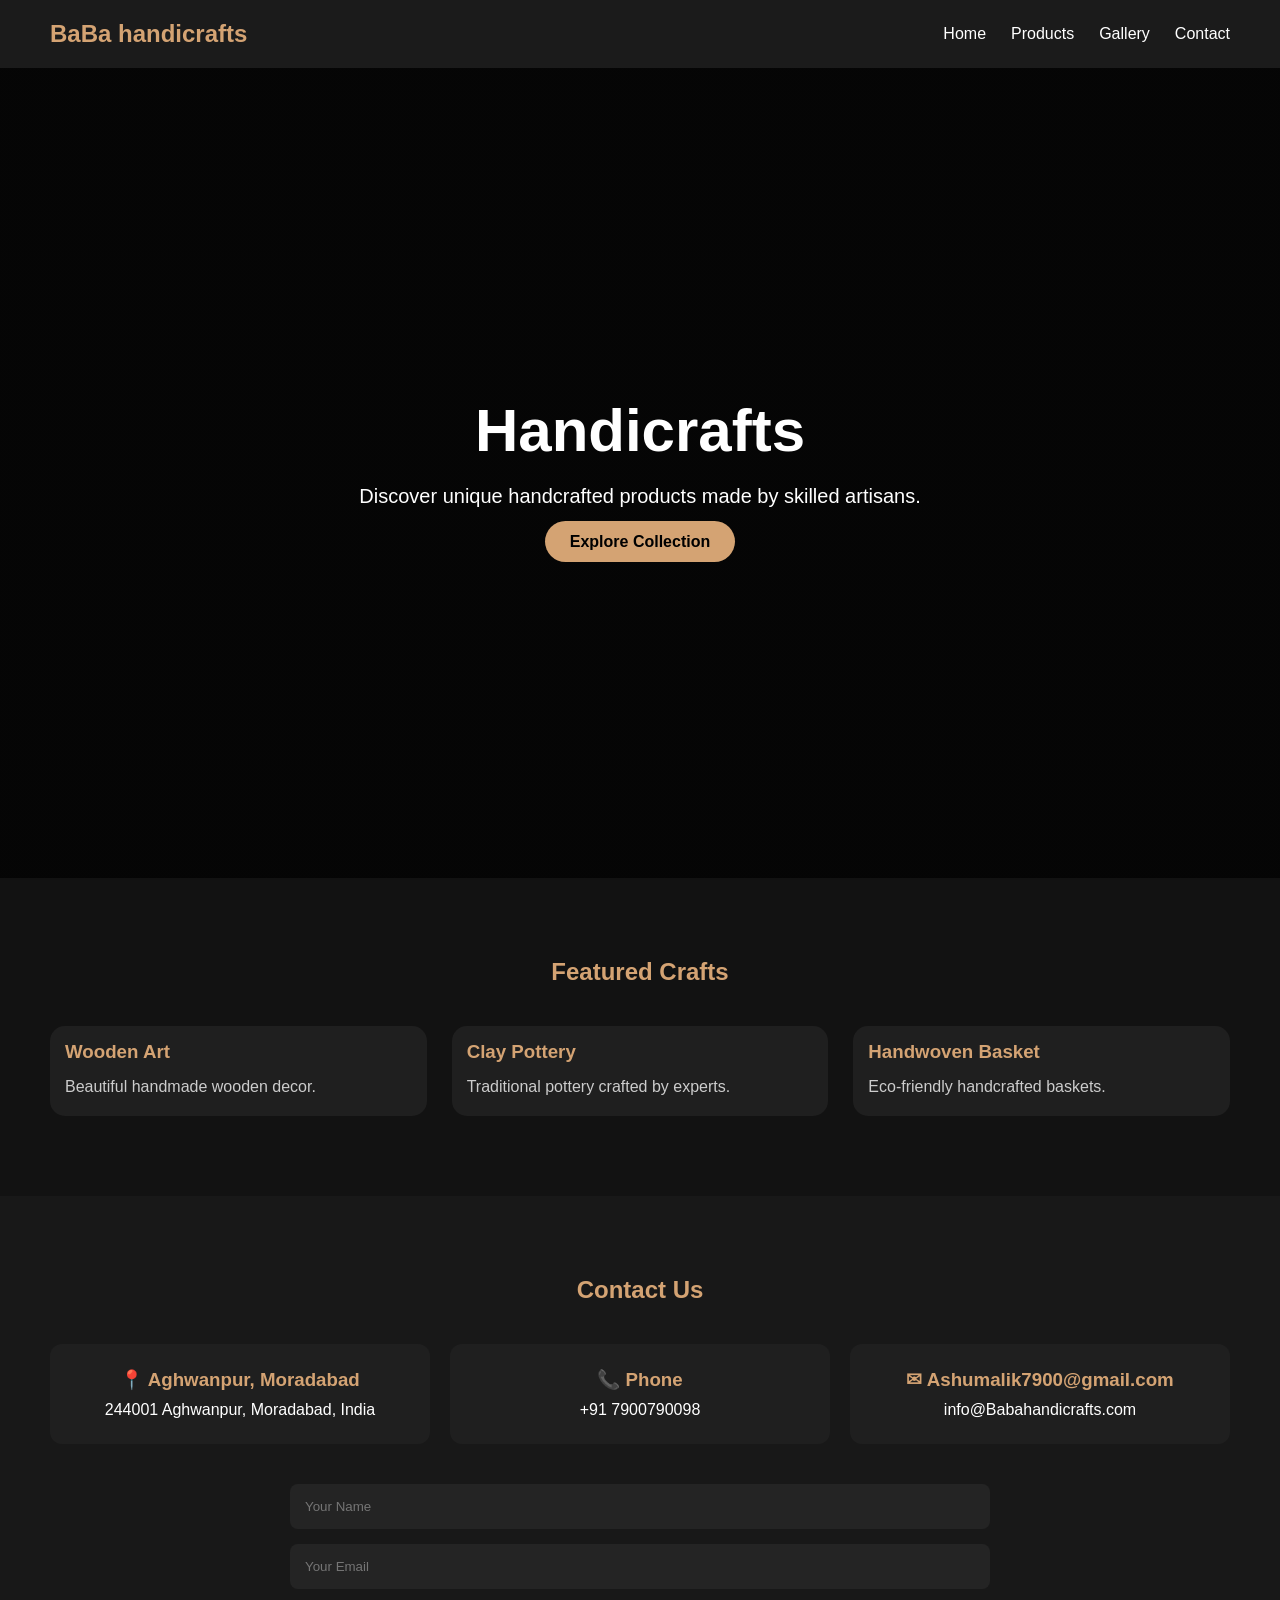
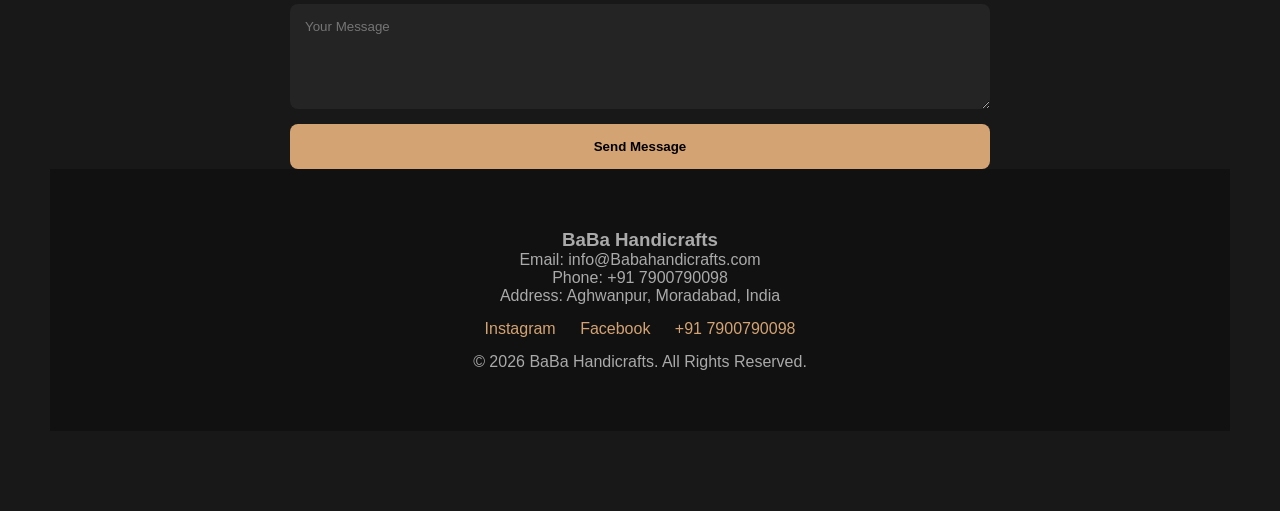
==== index.html @ 2f84387d "Add files via upload my website uploaded" ====
<!DOCTYPE html>
<html lang="hi">
<head>
    <meta charset="UTF-8">
    <meta name="viewport" content="width=device-width, initial-scale=1.0">
    <title>Handicraft Store</title>
    <link rel="stylesheet" href="style.css">
</head>
<body>

    <header>
        <nav>
            <h1>BaBa handicrafts</h1>
            <ul>
                <li><a href="#">Home</a></li>
                <li><a href="#">Products</a></li>
                <li><a href="#">Gallery</a></li>
                <li><a href="#">Contact</a></li>
            </ul>
        </nav>
    </header>

    <section class="hero">
        <div class="hero-content">
            <h2>Handicrafts</h2>
            <p>Discover unique handcrafted products made by skilled artisans.</p>
            <a href="#" class="btn">Explore Collection</a>
        </div>
    </section>

    <section class="products">
        <h2>Featured Crafts</h2>

        <div class="product-grid">
            <div class="card">
                <img src="https://via.placeholder.com/300x200" alt="">
                <h3>Wooden Art</h3>
                <p>Beautiful handmade wooden decor.</p>
            </div>

            <div class="card">
                <img src="https://via.placeholder.com/300x200" alt="">
                <h3>Clay Pottery</h3>
                <p>Traditional pottery crafted by experts.</p>
            </div>

            <div class="card">
                <img src="https://via.placeholder.com/300x200" alt="">
                <h3>Handwoven Basket</h3>
                <p>Eco-friendly handcrafted baskets.</p>
            </div>
        </div>
    </section><section class="contact">
    <h2>Contact Us</h2>

    <div class="contact-info">
        <div class="info-box">
            <h3>📍 Aghwanpur, Moradabad</h3>
            <p>244001 Aghwanpur, Moradabad, India</p>
        </div>

        <div class="info-box">
            <h3>📞 Phone</h3>
            <p>+91 7900790098</p>
        </div>

        <div class="info-box">
            <h3>✉ Ashumalik7900@gmail.com</h3>
            <p>info@Babahandicrafts.com</p>
        </div>
    </div>

    <form class="contact-form">
        <input type="text" placeholder="Your Name" required>
        <input type="email" placeholder="Your Email" required>
        <textarea placeholder="Your Message" rows="5" required></textarea>
        <button type="submit">Send Message</button>
    </form>

    <footer>
        <footer>
    <div class="footer-content">
        <h3>BaBa Handicrafts</h3>

        <p>Email: info@Babahandicrafts.com</p>
        <p>Phone: +91 7900790098</p>
        <p>Address: Aghwanpur, Moradabad, India</p>

        <div class="social-links">
            <a href="#">Instagram</a>
            <a href="#">Facebook</a>
            <a href="#">+91 7900790098</a>
        </div>

        <p class="copyright">
            © 2026 BaBa Handicrafts. All Rights Reserved.
        </p>
    </div>
</footer>

</body>
</html>
---- style.css ----
*{
    margin:0;
    padding:0;
    box-sizing:border-box;
    font-family:Arial, sans-serif;
}

body{
    background:#121212;
    color:#fff;
}

header{
    background:#1b1b1b;
    padding:20px 50px;
    position:sticky;
    top:0;
}

nav{
    display:flex;
    justify-content:space-between;
    align-items:center;
}

nav h1{
    color:#d4a373;
}

nav ul{
    list-style:none;
    display:flex;
    gap:25px;
}

nav a{
    color:white;
    text-decoration:none;
    transition:.3s;
}

nav a:hover{
    color:#d4a373;
}

.hero{
    height:90vh;
    display:flex;
    justify-content:center;
    align-items:center;
    text-align:center;
    background:linear-gradient(
        rgba(0,0,0,0.7),
        rgba(0,0,0,0.7)
    ),
    url('https://images.unsplash.com/photo-1517048676732-d65bc937f952?w=1600');
    background-size:cover;
    background-position:center;
}

.hero-content h2{
    font-size:60px;
    margin-bottom:20px;
}

.hero-content p{
    font-size:20px;
    margin-bottom:25px;
}

.btn{
    background:#d4a373;
    color:#000;
    padding:12px 25px;
    text-decoration:none;
    border-radius:30px;
    font-weight:bold;
}

.products{
    padding:80px 50px;
}

.products h2{
    text-align:center;
    margin-bottom:40px;
    color:#d4a373;
}

.product-grid{
    display:grid;
    grid-template-columns:repeat(auto-fit,minmax(280px,1fr));
    gap:25px;
}

.card{
    background:#1f1f1f;
    border-radius:15px;
    overflow:hidden;
    transition:.3s;
}

.card:hover{
    transform:translateY(-8px);
}

.card img{
    width:100%;
    display:block;
}

.card h3{
    padding:15px;
    color:#d4a373;
}

.card p{
    padding:0 15px 20px;
    color:#ccc;
}

footer{
    text-align:center;
    padding:20px;
    background:#1b1b1b;
    color:#aaa;
}

.contact{
    padding:80px 50px;
    background:#181818;
}

.contact h2{
    text-align:center;
    color:#d4a373;
    margin-bottom:40px;
}

.contact-info{
    display:grid;
    grid-template-columns:repeat(auto-fit,minmax(250px,1fr));
    gap:20px;
    margin-bottom:40px;
}

.info-box{
    background:#1f1f1f;
    padding:25px;
    border-radius:12px;
    text-align:center;
}

.info-box h3{
    color:#d4a373;
    margin-bottom:10px;
}

.contact-form{
    max-width:700px;
    margin:auto;
    display:flex;
    flex-direction:column;
    gap:15px;
}

.contact-form input,
.contact-form textarea{
    padding:15px;
    border:none;
    border-radius:8px;
    background:#242424;
    color:white;
}

.contact-form button{
    padding:15px;
    background:#d4a373;
    border:none;
    border-radius:8px;
    font-weight:bold;
    cursor:pointer;
}

.contact-form button:hover{
    opacity:0.9;
}

footer{
    background:#111;
    padding:30px;
    text-align:center;
}

.social-links{
    margin:15px 0;
}

.social-links a{
    color:#d4a373;
    text-decoration:none;
    margin:0 10px;
}

.social-links a:hover{
    color:white;
}
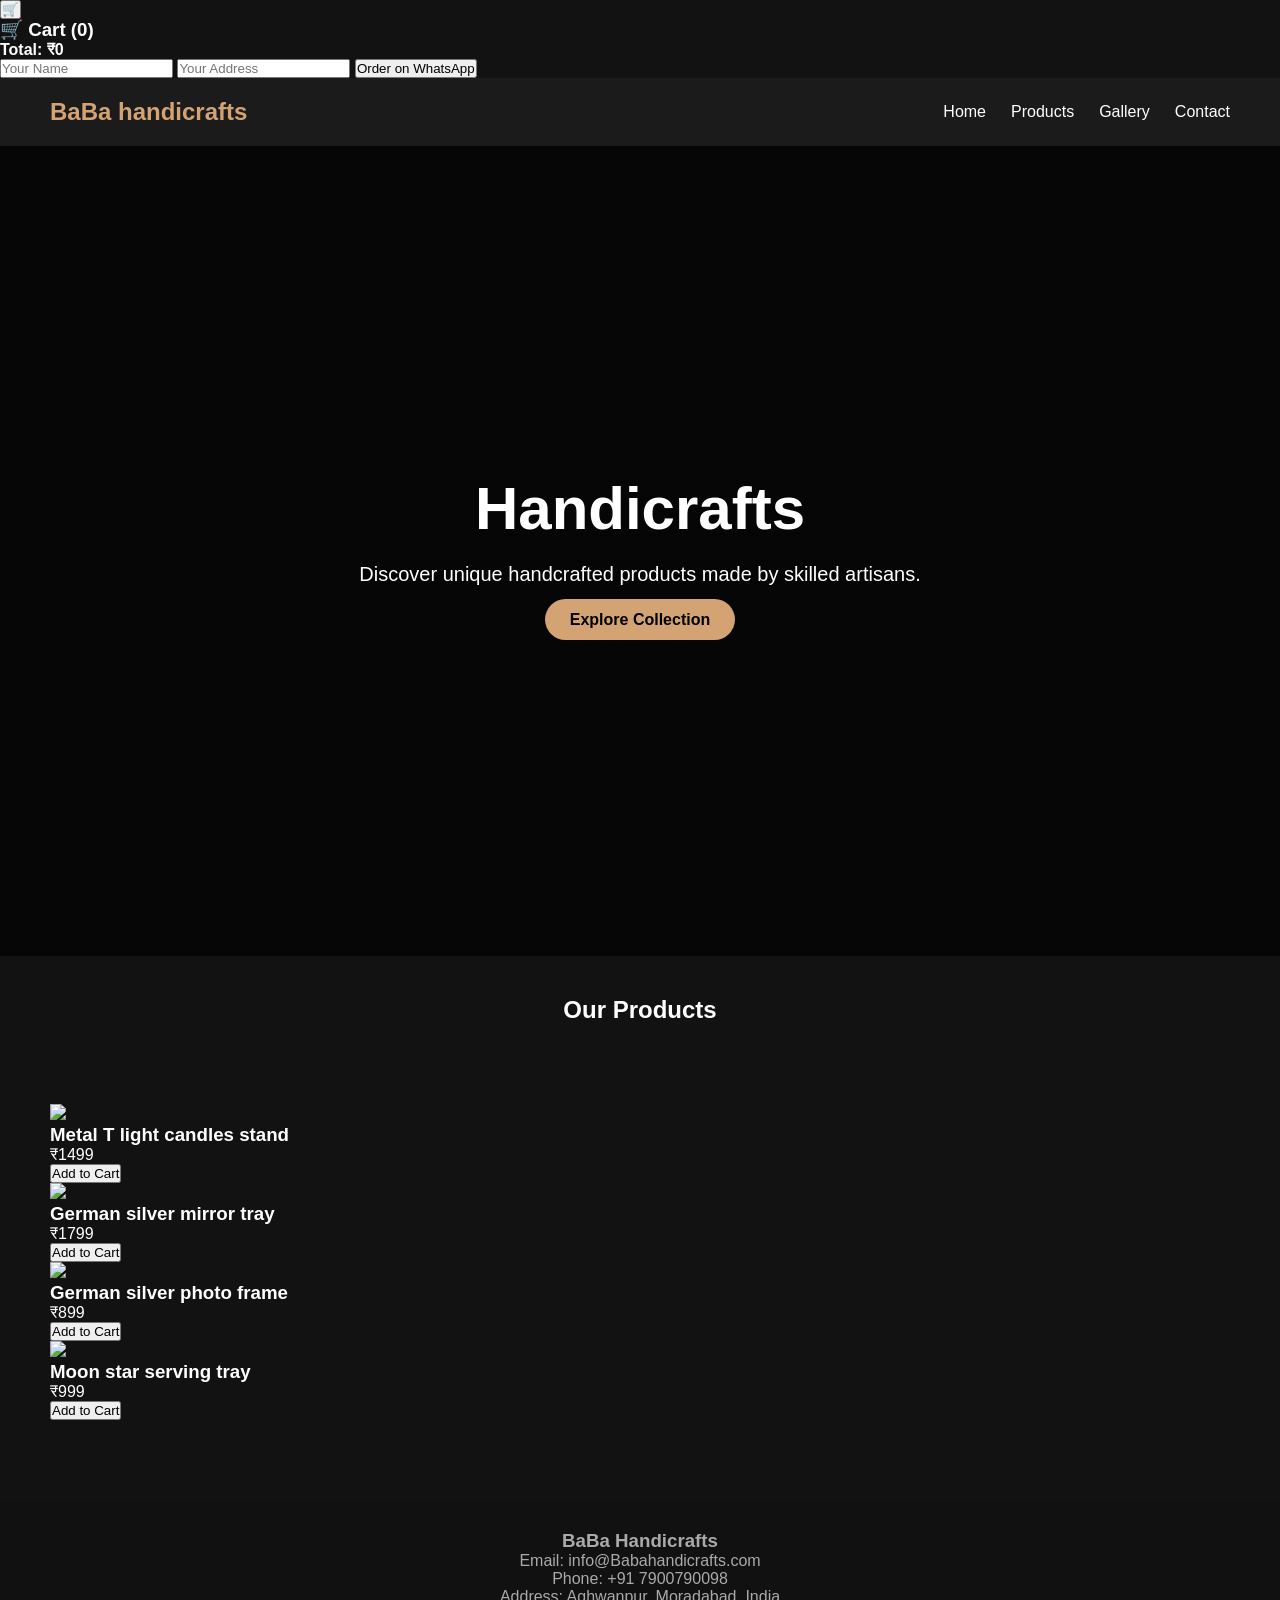
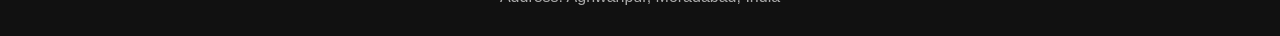
==== commit 74680da1: "Refactor index.html to add cart functionality" ====
--- a/index.html
+++ b/index.html
@@ -6,97 +6,186 @@
     <title>Handicraft Store</title>
     <link rel="stylesheet" href="style.css">
 </head>
+
 <body>
 
-    <header>
-        <nav>
-            <h1>BaBa handicrafts</h1>
-            <ul>
-                <li><a href="#">Home</a></li>
-                <li><a href="#">Products</a></li>
-                <li><a href="#">Gallery</a></li>
-                <li><a href="#">Contact</a></li>
-            </ul>
-        </nav>
-    </header>
+<button class="cart-toggle" onclick="toggleCart()">🛒</button>
 
-    <section class="hero">
-        <div class="hero-content">
-            <h2>Handicrafts</h2>
-            <p>Discover unique handcrafted products made by skilled artisans.</p>
-            <a href="#" class="btn">Explore Collection</a>
-        </div>
-    </section>
+<!-- CART -->
+<div class="cart-box">
+    <h3>🛒 Cart (<span id="cart-count">0</span>)</h3>
 
-    <section class="products">
-        <h2>Featured Crafts</h2>
+    <div id="cart-items"></div>
 
-        <div class="product-grid">
-            <div class="card">
-                <img src="https://via.placeholder.com/300x200" alt="">
-                <h3>Wooden Art</h3>
-                <p>Beautiful handmade wooden decor.</p>
-            </div>
+    <p><b>Total: ₹<span id="cart-total">0</span></b></p>
 
-            <div class="card">
-                <img src="https://via.placeholder.com/300x200" alt="">
-                <h3>Clay Pottery</h3>
-                <p>Traditional pottery crafted by experts.</p>
-            </div>
+    <input type="text" id="cust-name" placeholder="Your Name">
+    <input type="text" id="cust-address" placeholder="Your Address">
 
-            <div class="card">
-                <img src="https://via.placeholder.com/300x200" alt="">
-                <h3>Handwoven Basket</h3>
-                <p>Eco-friendly handcrafted baskets.</p>
-            </div>
-        </div>
-    </section><section class="contact">
-    <h2>Contact Us</h2>
+    <button onclick="sendWhatsApp()">Order on WhatsApp</button>
+</div>
 
-    <div class="contact-info">
-        <div class="info-box">
-            <h3>📍 Aghwanpur, Moradabad</h3>
-            <p>244001 Aghwanpur, Moradabad, India</p>
-        </div>
+<header>
+    <nav>
+        <h1>BaBa handicrafts</h1>
+        <span id="user-name"></span>
 
-        <div class="info-box">
-            <h3>📞 Phone</h3>
-            <p>+91 7900790098</p>
-        </div>
+        <ul>
+            <li><a href="#">Home</a></li>
+            <li><a href="#">Products</a></li>
+            <li><a href="#">Gallery</a></li>
+            <li><a href="#">Contact</a></li>
+        </ul>
+    </nav>
+</header>
 
-        <div class="info-box">
-            <h3>✉ Ashumalik7900@gmail.com</h3>
-            <p>info@Babahandicrafts.com</p>
-        </div>
+<section class="hero">
+    <div class="hero-content">
+        <h2>Handicrafts</h2>
+        <p>Discover unique handcrafted products made by skilled artisans.</p>
+        <a href="#" class="btn">Explore Collection</a>
+    </div>
+</section>
+
+<h2 style="text-align:center; margin-top:40px;">Our Products</h2>
+
+<div class="products">
+
+    <div class="product-card">
+        <img src="product1.jpg">
+        <h3>Metal T light candles stand</h3>
+        <p>₹1499</p>
+        <button onclick="addToCart('Metal T light candles stand',1499,'product1.jpg')">Add to Cart</button>
     </div>
 
-    <form class="contact-form">
-        <input type="text" placeholder="Your Name" required>
-        <input type="email" placeholder="Your Email" required>
-        <textarea placeholder="Your Message" rows="5" required></textarea>
-        <button type="submit">Send Message</button>
-    </form>
+    <div class="product-card">
+        <img src="product2.jpg">
+        <h3>German silver mirror tray</h3>
+        <p>₹1799</p>
+        <button onclick="addToCart('German silver mirror tray',1799,'product2.jpg')">Add to Cart</button>
+    </div>
 
-    <footer>
-        <footer>
+    <div class="product-card">
+        <img src="product3.jpg">
+        <h3>German silver photo frame</h3>
+        <p>₹899</p>
+        <button onclick="addToCart('German silver photo frame',899,'product3.jpg')">Add to Cart</button>
+    </div>
+
+    <div class="product-card">
+        <img src="product4.jpg">
+        <h3>Moon star serving tray</h3>
+        <p>₹999</p>
+        <button onclick="addToCart('Moon star serving tray',999,'product4.jpg')">Add to Cart</button>
+    </div>
+
+</div>
+
+<footer>
     <div class="footer-content">
         <h3>BaBa Handicrafts</h3>
-
         <p>Email: info@Babahandicrafts.com</p>
         <p>Phone: +91 7900790098</p>
         <p>Address: Aghwanpur, Moradabad, India</p>
-
-        <div class="social-links">
-            <a href="#">Instagram</a>
-            <a href="#">Facebook</a>
-            <a href="#">+91 7900790098</a>
-        </div>
-
-        <p class="copyright">
-            © 2026 BaBa Handicrafts. All Rights Reserved.
-        </p>
     </div>
 </footer>
 
+<script>
+let cart = JSON.parse(localStorage.getItem("cart")) || [];
+
+function updateCart(){
+    document.getElementById("cart-count").innerText =
+        cart.reduce((sum,item)=>sum + item.qty,0);
+
+    let cartItems = document.getElementById("cart-items");
+    cartItems.innerHTML = "";
+
+    let total = 0;
+
+    cart.forEach((item, index)=>{
+        total += item.price * item.qty;
+
+        cartItems.innerHTML += `
+        <div style="display:flex; gap:10px; margin:10px 0;">
+            <img src="${item.img}" width="50">
+            <div>
+                ${item.name}<br>
+                ₹${item.price} × ${item.qty}<br>
+
+                <button onclick="decreaseQty(${index})">➖</button>
+                <button onclick="increaseQty(${index})">➕</button>
+                <button onclick="removeItem(${index})">❌</button>
+            </div>
+        </div>`;
+    });
+
+    document.getElementById("cart-total").innerText = total;
+    localStorage.setItem("cart", JSON.stringify(cart));
+}
+
+function addToCart(name, price, img){
+    let existing = cart.find(item => item.name === name);
+
+    if(existing){
+        existing.qty++;
+    } else {
+        cart.push({name, price, img, qty:1});
+    }
+
+    updateCart();
+}
+
+function increaseQty(i){
+    cart[i].qty++;
+    updateCart();
+}
+
+function decreaseQty(i){
+    cart[i].qty--;
+    if(cart[i].qty <= 0) cart.splice(i,1);
+    updateCart();
+}
+
+function removeItem(i){
+    cart.splice(i,1);
+    updateCart();
+}
+
+function sendWhatsApp(){
+    if(cart.length === 0){
+        alert("Cart is empty");
+        return;
+    }
+
+    let name = document.getElementById("cust-name").value;
+    let address = document.getElementById("cust-address").value;
+
+    if(name === "" || address === ""){
+        alert("Please enter name & address");
+        return;
+    }
+
+    let message = `Hello, I want to order:%0AName: ${name}%0AAddress: ${address}%0A%0A`;
+
+    cart.forEach((item, index)=>{
+        message += `${index+1}. ${item.name} - ₹${item.price} × ${item.qty}%0A`;
+    });
+
+    let total = cart.reduce((sum,item)=>sum + (item.price * item.qty),0);
+    message += `%0ATotal: ₹${total}`;
+
+    let phone = "917900790098";
+    let url = `https://wa.me/${phone}?text=${message}`;
+
+    window.open(url, "_blank");
+}
+
+function toggleCart(){
+    document.querySelector(".cart-box").classList.toggle("active");
+}
+
+updateCart();
+</script>
+
 </body>
-</html>+</html>
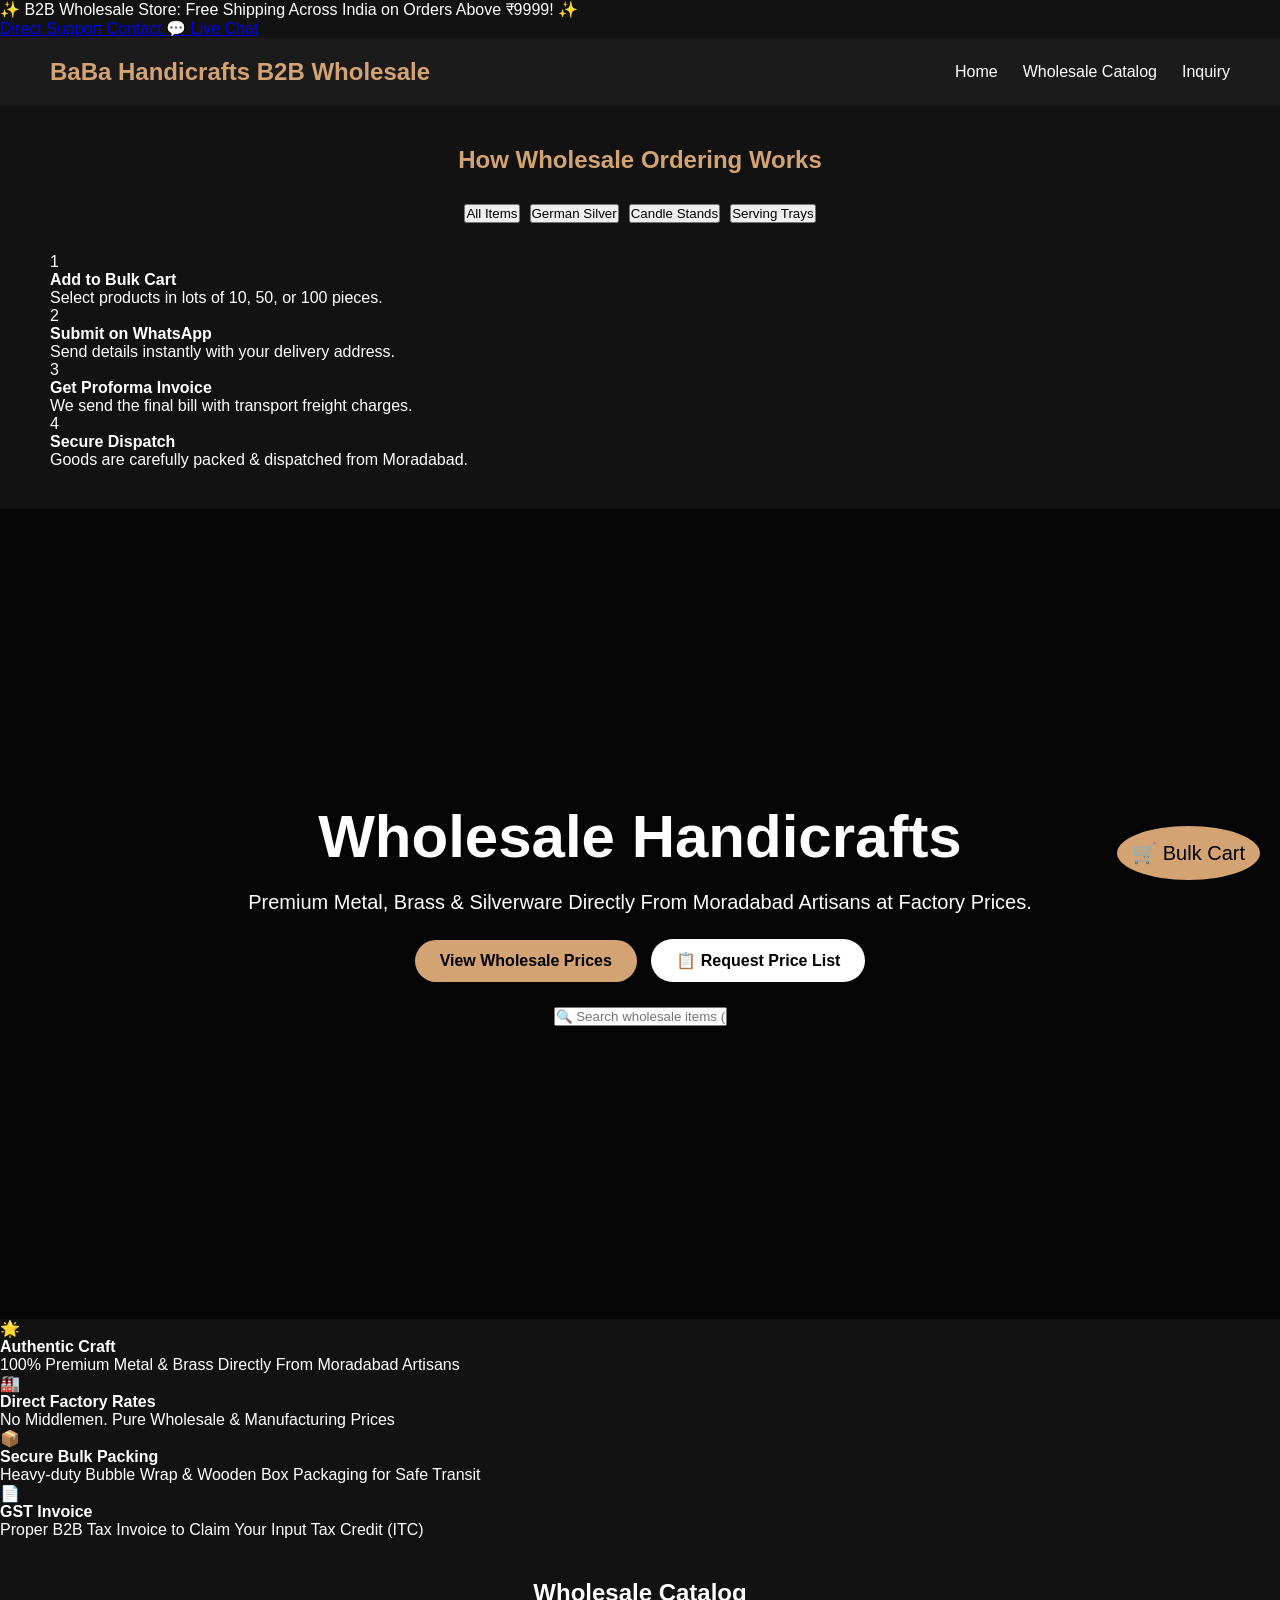
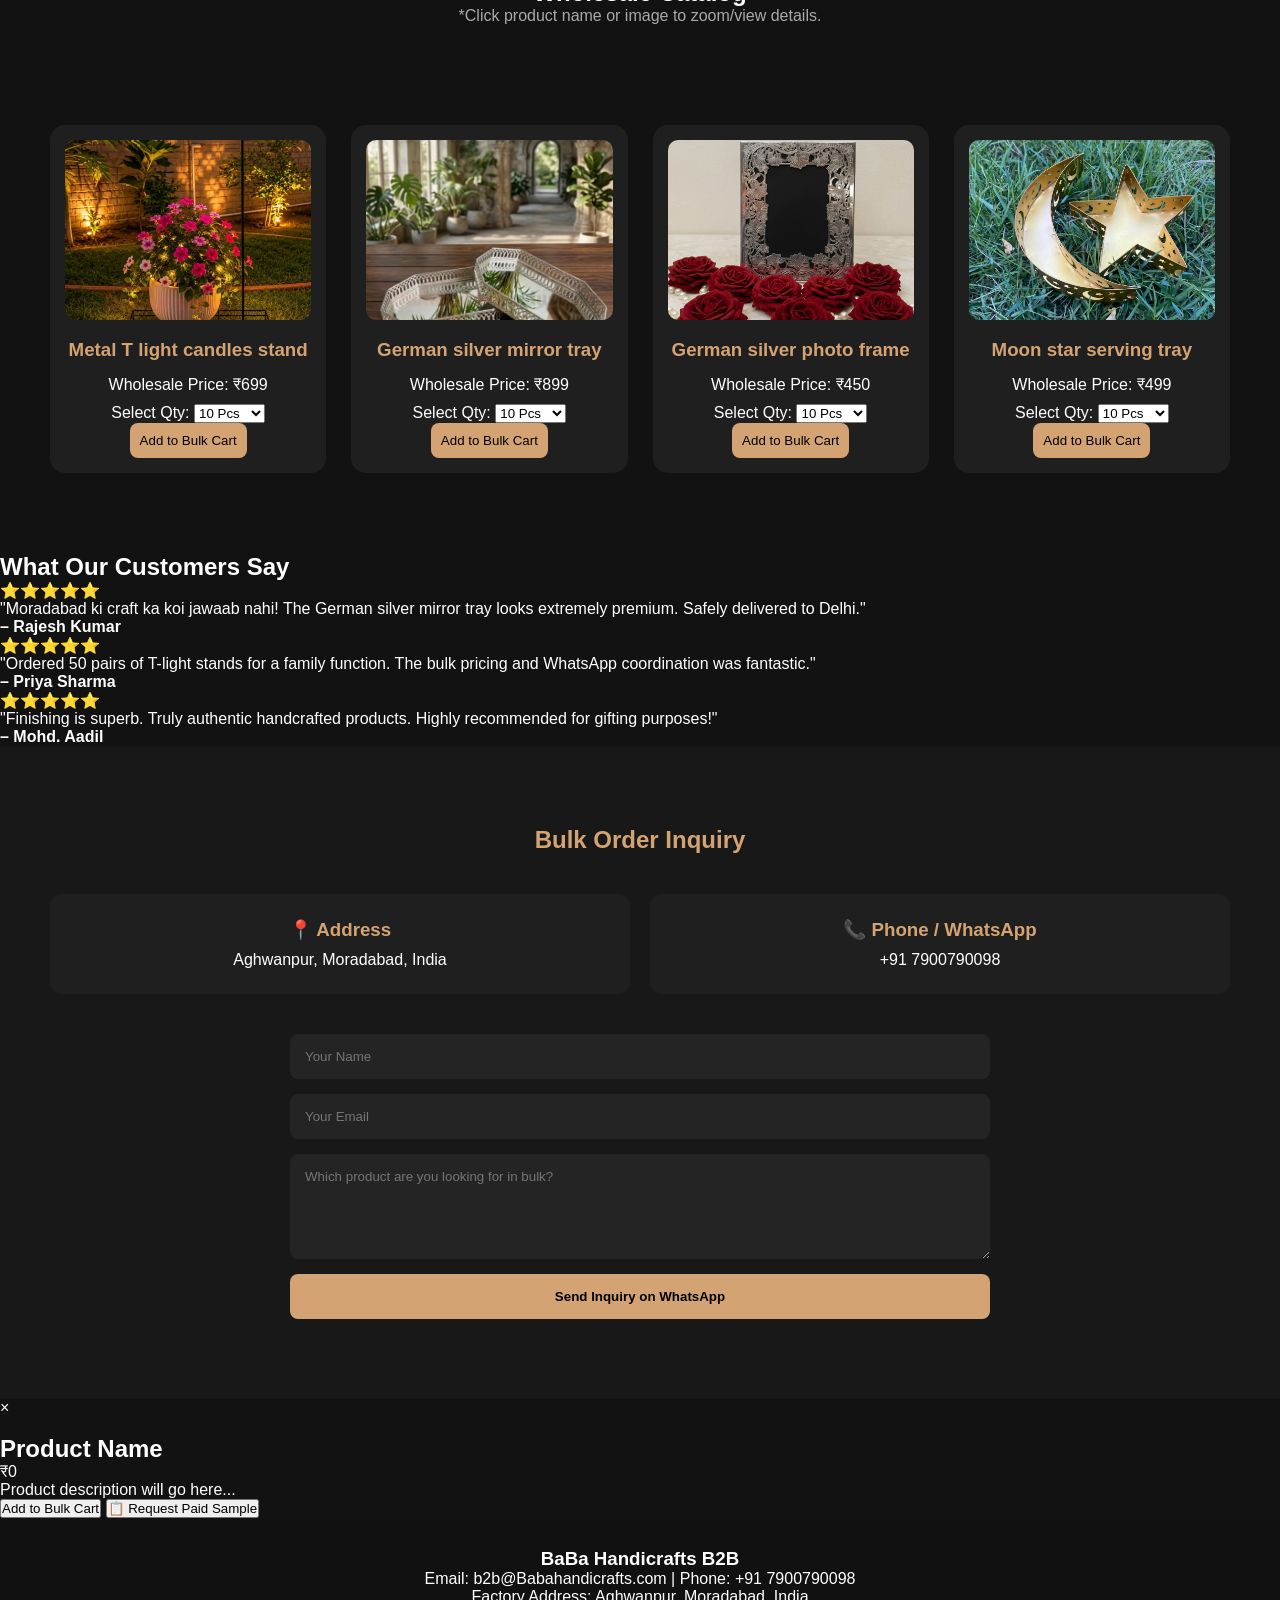
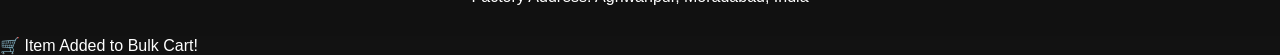
==== commit 1c082bdc: "Update index.html" ====
--- a/index.html
+++ b/index.html
@@ -3,189 +3,546 @@
 <head>
     <meta charset="UTF-8">
     <meta name="viewport" content="width=device-width, initial-scale=1.0">
-    <title>Handicraft Store</title>
+    <title>BaBa Handicrafts - Wholesale & Bulk Orders</title>
     <link rel="stylesheet" href="style.css">
 </head>
-
 <body>
 
-<button class="cart-toggle" onclick="toggleCart()">🛒</button>
-
-<!-- CART -->
-<div class="cart-box">
-    <h3>🛒 Cart (<span id="cart-count">0</span>)</h3>
-
-    <div id="cart-items"></div>
-
-    <p><b>Total: ₹<span id="cart-total">0</span></b></p>
-
-    <input type="text" id="cust-name" placeholder="Your Name">
-    <input type="text" id="cust-address" placeholder="Your Address">
-
-    <button onclick="sendWhatsApp()">Order on WhatsApp</button>
+<!-- ANNOUNCEMENT BAR -->
+<div class="announcement-bar">
+    <span>✨ B2B Wholesale Store: Free Shipping Across India on Orders Above ₹9999! ✨</span>
 </div>
+
+<!-- FLOATING WHATSAPP CHAT BUBBLE -->
+<a href="https://wa.me/917900790098?text=Hi,%20I%20have%20a%20wholesale%20query%20regarding%20handicrafts." target="_blank" class="whatsapp-float">
+    <span class="chat-tooltip">Direct Support Contact</span>
+    💬 Live Chat
+</a>
 
 <header>
     <nav>
-        <h1>BaBa handicrafts</h1>
-        <span id="user-name"></span>
-
+        <h1>BaBa Handicrafts <span>B2B Wholesale</span></h1>
         <ul>
+            <!-- TEENO LINKS AB EKDAM SAME UNIFORM CSS LOOK ME HAIN -->
             <li><a href="#">Home</a></li>
-            <li><a href="#">Products</a></li>
-            <li><a href="#">Gallery</a></li>
-            <li><a href="#">Contact</a></li>
+            <li><a href="#bulk-products">Wholesale Catalog</a></li>
+            <li><a href="#inquiry-section">Inquiry</a></li>
         </ul>
     </nav>
 </header>
 
+<!-- WHOLESALE ORDER PROGRESS STEPS -->
+<section class="order-steps-section" style="padding: 40px 50px; background: #121212;">
+    <h2 style="text-align: center; color: #d4a373; margin-bottom: 30px; font-size: 24px;">How Wholesale Ordering Works</h2>
+    <!-- PREMIUM CATEGORY FILTERS -->
+<div class="category-filters" style="text-align: center; margin-bottom: 30px; display: flex; justify-content: center; gap: 10px; flex-wrap: wrap; padding: 0 20px;">
+    <button class="filter-btn active" onclick="filterCategory('all')">All Items</button>
+    <button class="filter-btn" onclick="filterCategory('silver')">German Silver</button>
+    <button class="filter-btn" onclick="filterCategory('candle')">Candle Stands</button>
+    <button class="filter-btn" onclick="filterCategory('tray')">Serving Trays</button>
+</div>
+    <div class="steps-container">
+        <div class="step-card">
+            <div class="step-num">1</div>
+            <h4>Add to Bulk Cart</h4>
+            <p>Select products in lots of 10, 50, or 100 pieces.</p>
+        </div>
+        <div class="step-card">
+            <div class="step-num">2</div>
+            <h4>Submit on WhatsApp</h4>
+            <p>Send details instantly with your delivery address.</p>
+        </div>
+        <div class="step-card">
+            <div class="step-num">3</div>
+            <h4>Get Proforma Invoice</h4>
+            <p>We send the final bill with transport freight charges.</p>
+        </div>
+        <div class="step-card">
+            <div class="step-num">4</div>
+            <h4>Secure Dispatch</h4>
+            <p>Goods are carefully packed & dispatched from Moradabad.</p>
+        </div>
+    </div>
+</section>
+
+<button class="cart-toggle" onclick="toggleCart()">🛒 Bulk Cart</button>
+
+<div class="cart-box">
+    <h3>🛒 Bulk Cart (<span id="cart-count">0</span> Items)</h3>
+
+    <div id="cart-items"></div>
+
+    <p><b>Subtotal: ₹<span id="cart-total">0</span></b></p>
+
+    <input type="text" id="cust-name" placeholder="Company/Your Name">
+    <input type="text" id="cust-gst" placeholder="GST Number (Optional)">
+    <input type="text" id="cust-address" placeholder="Delivery Address & City">
+    <p style="font-size: 11px; color: #aaa; text-align: center; margin: 10px 0 5px 0; line-height: 1.4;">
+        🚚 Bulk orders are dispatched via trusted transport within 3-5 working days.
+    </p>
+    <button onclick="sendWhatsAppBulk()" id="whatsapp-btn">Submit Wholesale Order</button>
+</div>
+
+<!-- MAIN HERO BANNER (SEARCH BAR KE SAATH) -->
 <section class="hero">
     <div class="hero-content">
-        <h2>Handicrafts</h2>
-        <p>Discover unique handcrafted products made by skilled artisans.</p>
-        <a href="#" class="btn">Explore Collection</a>
+        <h2>Wholesale Handicrafts</h2>
+        <p>Premium Metal, Brass & Silverware Directly From Moradabad Artisans at Factory Prices.</p>
+        <div style="margin-bottom: 25px;">
+            <a href="#bulk-products" class="btn" style="display: inline-block;">View Wholesale Prices</a>
+            <a href="https://wa.me/917900790098?text=Hi%2C%20I%20want%20the%20latest%20BaBa%20Handicrafts%20wholesale%20price%20list%20and%20catalog." target="_blank" class="btn" style="background: #fff; color: #000; margin-left: 10px; display: inline-block;">📋 Request Price List</a>
+        </div>
+        
+        <div class="search-container">
+            <input type="text" id="search-input" placeholder="🔍 Search wholesale items (e.g., silver, tray)..." onkeyup="filterProducts()">
+        </div>
     </div>
 </section>
 
-<h2 style="text-align:center; margin-top:40px;">Our Products</h2>
+<!-- B2B TRUST BADGES BANNER (FIXED BLOCK CLOSING) -->
+<section class="trust-banner">
+    <div class="badge-card">
+        <div class="badge-icon">🌟</div>
+        <h4>Authentic Craft</h4>
+        <p>100% Premium Metal & Brass Directly From Moradabad Artisans</p>
+    </div>
+    <div class="badge-card">
+        <div class="badge-icon">🏭</div>
+        <h4>Direct Factory Rates</h4>
+        <p>No Middlemen. Pure Wholesale & Manufacturing Prices</p>
+    </div>
+    <div class="badge-card">
+        <div class="badge-icon">📦</div>
+        <h4>Secure Bulk Packing</h4>
+        <p>Heavy-duty Bubble Wrap & Wooden Box Packaging for Safe Transit</p>
+    </div>
+    <div class="badge-card">
+        <div class="badge-icon">📄</div>
+        <h4>GST Invoice</h4>
+        <p>Proper B2B Tax Invoice to Claim Your Input Tax Credit (ITC)</p>
+    </div>
+</section>
+
+<h2 style="text-align:center; margin-top:40px;" id="bulk-products">Wholesale Catalog</h2>
+<p style="text-align:center; color: #aaa; margin-bottom: 20px;">*Click product name or image to zoom/view details.</p>
 
 <div class="products">
 
-    <div class="product-card">
-        <img src="product1.jpg">
-        <h3>Metal T light candles stand</h3>
-        <p>₹1499</p>
-        <button onclick="addToCart('Metal T light candles stand',1499,'product1.jpg')">Add to Cart</button>
-    </div>
-
-    <div class="product-card">
-        <img src="product2.jpg">
-        <h3>German silver mirror tray</h3>
-        <p>₹1799</p>
-        <button onclick="addToCart('German silver mirror tray',1799,'product2.jpg')">Add to Cart</button>
-    </div>
-
-    <div class="product-card">
-        <img src="product3.jpg">
-        <h3>German silver photo frame</h3>
-        <p>₹899</p>
-        <button onclick="addToCart('German silver photo frame',899,'product3.jpg')">Add to Cart</button>
-    </div>
-
-    <div class="product-card">
-        <img src="product4.jpg">
-        <h3>Moon star serving tray</h3>
-        <p>₹999</p>
-        <button onclick="addToCart('Moon star serving tray',999,'product4.jpg')">Add to Cart</button>
-    </div>
-
+    <!-- PRODUCT 1 -->
+    <div class="product-card" data-name="metal t light candles stand" data-category="candle">
+        <img src="product1.jpg" alt="Metal T light candles stand" onclick="openModal('Metal T light candles stand', 699, 'product1.jpg', 'Moradabad\'s classic hand-carved brass design. Perfect for festive decorations and premium gifting vibes.', 'qty-p1')" style="cursor:pointer;">
+        <h3 onclick="openModal('Metal T light candles stand', 699, 'product1.jpg', 'Moradabad\'s classic hand-carved brass design. Perfect for festive decorations and premium gifting vibes.', 'qty-p1')" style="cursor:pointer;">Metal T light candles stand</h3>
+        <p>Wholesale Price: ₹699</p>
+        
+        <div class="qty-select-container">
+            <label>Select Qty: </label>
+            <select id="qty-p1">
+                <option value="10">10 Pcs</option>
+                <option value="50">50 Pcs</option>
+                <option value="100">100 Pcs</option>
+            </select>
+        </div>
+        <button onclick="addSelectedToBulkCart('Metal T light candles stand', 699, 'qty-p1', 'product1.jpg')">Add to Bulk Cart</button>
+    </div>
+
+    <!-- PRODUCT 2 -->
+    <div class="product-card" data-name="german silver mirror tray" data-category="silver">
+        <img src="product2.jpg" alt="German silver mirror tray" onclick="openModal('German silver mirror tray', 899, 'product2.jpg', 'High-quality German silver tray with a flawless mirror base. Ideal for serving or home decor.', 'qty-p2')" style="cursor:pointer;">
+        <h3 onclick="openModal('German silver mirror tray', 899, 'product2.jpg', 'High-quality German silver tray with a flawless mirror base. Ideal for serving or home decor.', 'qty-p2')" style="cursor:pointer;">German silver mirror tray</h3>
+        <p>Wholesale Price: ₹899</p>
+        
+        <div class="qty-select-container">
+            <label>Select Qty: </label>
+            <select id="qty-p2">
+                <option value="10">10 Pcs</option>
+                <option value="50">50 Pcs</option>
+                <option value="100">100 Pcs</option>
+            </select>
+        </div>
+        <button onclick="addSelectedToBulkCart('German silver mirror tray', 899, 'qty-p2', 'product2.jpg')">Add to Bulk Cart</button>
+    </div>
+
+    <!-- PRODUCT 3 -->
+    <div class="product-card" data-name="german silver photo frame" data-category="silver">
+        <img src="product3.jpg" alt="German silver photo frame" onclick="openModal('German silver photo frame', 450, 'product3.jpg', 'Elegant antique-finish photo frame to keep your precious memories safe in royal style.', 'qty-p3')" style="cursor:pointer;">
+        <h3 onclick="openModal('German silver photo frame', 450, 'product3.jpg', 'Elegant antique-finish photo frame to keep your precious memories safe in royal style.', 'qty-p3')" style="cursor:pointer;">German silver photo frame</h3>
+        <p>Wholesale Price: ₹450</p>
+        
+        <div class="qty-select-container">
+            <label>Select Qty: </label>
+            <select id="qty-p3">
+                <option value="10">10 Pcs</option>
+                <option value="50">50 Pcs</option>
+                <option value="100">100 Pcs</option>
+            </select>
+        </div>
+        <button onclick="addSelectedToBulkCart('German silver photo frame', 450, 'qty-p3', 'product3.jpg')">Add to Bulk Cart</button>
+    </div>
+
+    <!-- PRODUCT 4 -->
+    <div class="product-card" data-name="moon star serving tray" data-category="tray">
+        <img src="product4.jpg" alt="Moon star serving tray" onclick="openModal('Moon star serving tray', 499, 'product4.jpg', 'Exquisite moon and star cut-out artwork tray, perfect for dry fruits and festive hosting.', 'qty-p4')" style="cursor:pointer;">
+        <h3 onclick="openModal('Moon star serving tray', 499, 'product4.jpg', 'Exquisite moon and star cut-out artwork tray, perfect for dry fruits and festive hosting.', 'qty-p4')" style="cursor:pointer;">Moon star serving tray</h3>
+        <p>Wholesale Price: ₹499</p>
+        
+        <div class="qty-select-container">
+            <label>Select Qty: </label>
+            <select id="qty-p4">
+                <option value="10">10 Pcs</option>
+                <option value="50">50 Pcs</option>
+                <option value="100">100 Pcs</option>
+            </select>
+        </div>
+        <button onclick="addSelectedToBulkCart('Moon star serving tray', 499, 'qty-p4', 'product4.jpg')">Add to Bulk Cart</button>
+    </div>
+
+</div>
+
+<!-- REVIEWS SECTION -->
+<section class="testimonials">
+    <h2>What Our Customers Say</h2>
+    <div class="testimonials-grid">
+        <div class="review-card">
+            <p class="stars">⭐⭐⭐⭐⭐</p>
+            <p class="review-text">"Moradabad ki craft ka koi jawaab nahi! The German silver mirror tray looks extremely premium. Safely delivered to Delhi."</p>
+            <h4>– Rajesh Kumar</h4>
+        </div>
+        <div class="review-card">
+            <p class="stars">⭐⭐⭐⭐⭐</p>
+            <p class="review-text">"Ordered 50 pairs of T-light stands for a family function. The bulk pricing and WhatsApp coordination was fantastic."</p>
+            <h4>– Priya Sharma</h4>
+        </div>
+        <div class="review-card">
+            <p class="stars">⭐⭐⭐⭐⭐</p>
+            <p class="review-text">"Finishing is superb. Truly authentic handcrafted products. Highly recommended for gifting purposes!"</p>
+            <h4>– Mohd. Aadil</h4>
+        </div>
+    </div>
+</section>
+
+<!-- CONTACT SECTION -->
+<section class="contact" id="inquiry-section">
+    <h2>Bulk Order Inquiry</h2>
+    <div class="contact-info">
+        <div class="info-box">
+            <h3>📍 Address</h3>
+            <p>Aghwanpur, Moradabad, India</p>
+        </div>
+        <div class="info-box">
+            <h3>📞 Phone / WhatsApp</h3>
+            <p>+91 7900790098</p>
+        </div>
+    </div>
+
+    <form class="contact-form" onsubmit="sendInquiry(event)">
+        <input type="text" id="inq-name" placeholder="Your Name" required>
+        <input type="email" id="inq-email" placeholder="Your Email" required>
+        <textarea id="inq-msg" rows="5" placeholder="Which product are you looking for in bulk?" required></textarea>
+        <button type="submit">Send Inquiry on WhatsApp</button>
+    </form>
+</section>
+
+<!-- PRODUCT DETAIL MODAL POPUP -->
+<div id="product-modal" class="modal">
+    <div class="modal-content">
+        <span class="close-modal" onclick="closeModal()">&times;</span>
+        <div class="modal-body">
+            <div class="modal-img-container">
+                <img id="modal-img" src="" alt="">
+            </div>
+            <div class="modal-info">
+                <h2 id="modal-title">Product Name</h2>
+                <p id="modal-price" class="modal-price">₹0</p>
+                <p id="modal-desc">Product description will go here...</p>
+                
+                <div class="modal-btn-group">
+                    <button id="modal-add-btn">Add to Bulk Cart</button>
+                    <button id="modal-sample-btn">📋 Request Paid Sample</button>
+                </div>
+            </div>
+        </div>
+    </div>
 </div>
 
 <footer>
     <div class="footer-content">
-        <h3>BaBa Handicrafts</h3>
-        <p>Email: info@Babahandicrafts.com</p>
-        <p>Phone: +91 7900790098</p>
-        <p>Address: Aghwanpur, Moradabad, India</p>
+        <h3>BaBa Handicrafts B2B</h3>
+        <p>Email: b2b@Babahandicrafts.com | Phone: +91 7900790098</p>
+        <p>Factory Address: Aghwanpur, Moradabad, India</p>
     </div>
 </footer>
 
 <script>
-let cart = JSON.parse(localStorage.getItem("cart")) || [];
-
-function updateCart(){
-    document.getElementById("cart-count").innerText =
-        cart.reduce((sum,item)=>sum + item.qty,0);
-
-    let cartItems = document.getElementById("cart-items");
-    cartItems.innerHTML = "";
+let bulkCart = JSON.parse(localStorage.getItem("bulkCart")) || [];
+
+// Global variable modal ki quantity track karne ke liye
+let currentModalSelectId = ""; 
+
+function updateBulkCart() {
+    
+    let cartCountEl = document.getElementById("cart-count");
+    let cartItemsEl = document.getElementById("cart-items");
+    let cartTotalEl = document.getElementById("cart-total");
+
+    if (!cartCountEl || !cartItemsEl || !cartTotalEl) return;
+
+    cartCountEl.innerText = bulkCart.reduce((sum, item) => sum + item.qty, 0);
+    cartItemsEl.innerHTML = "";
 
     let total = 0;
 
-    cart.forEach((item, index)=>{
+    bulkCart.forEach((item, index) => {
         total += item.price * item.qty;
 
-        cartItems.innerHTML += `
-        <div style="display:flex; gap:10px; margin:10px 0;">
-            <img src="${item.img}" width="50">
-            <div>
-                ${item.name}<br>
-                ₹${item.price} × ${item.qty}<br>
-
-                <button onclick="decreaseQty(${index})">➖</button>
-                <button onclick="increaseQty(${index})">➕</button>
-                <button onclick="removeItem(${index})">❌</button>
-            </div>
-        </div>`;
+        // IS BLOCK KO updateBulkCart() FUNCTION KE ANDAR REPLACE KAR DE
+cartItemsEl.innerHTML += `
+<div style="display:flex; gap:12px; margin:12px 0; align-items: center; background:#1a1a1a; padding:10px; border-radius:8px; border: 1px solid #2d2d2d;">
+    <img src="${item.img}" width="45" height="45" style="object-fit:cover; border-radius:4px; border:1px solid #333;">
+    <div style="flex:1; font-size:13px; color: #fff;">
+        <div style="font-weight:bold; color:#d4a373; margin-bottom:4px;">${item.name}</div>
+        <div style="color:#aaa; margin-bottom:6px;">₹${item.price} × ${item.qty} Pcs</div>
+        
+        <!-- SLEEK MATCHING ACTION BUTTONS -->
+        <div style="display:flex; align-items:center; gap:6px;">
+            <button class="cart-action-btn" onclick="adjustQty(${index}, -10)">-10</button>
+            <button class="cart-action-btn" onclick="adjustQty(${index}, 10)">+10</button>
+            <button class="cart-delete-btn" onclick="removeBulkItem(${index})" title="Remove Item">Remove</button>
+        </div>
+    </div>
+</div>`;
     });
 
-    document.getElementById("cart-total").innerText = total;
-    localStorage.setItem("cart", JSON.stringify(cart));
-}
-
-function addToCart(name, price, img){
-    let existing = cart.find(item => item.name === name);
-
-    if(existing){
-        existing.qty++;
+    cartTotalEl.innerText = total;
+    localStorage.setItem("bulkCart", JSON.stringify(bulkCart));
+}
+
+function addSelectedToBulkCart(name, price, selectId, img) {
+    let selectEl = document.getElementById(selectId);
+    let chosenQty = selectEl ? parseInt(selectEl.value) : 10; // Backup default 10 pieces
+
+    let existing = bulkCart.find(item => item.name === name);
+
+    if(existing) {
+        existing.qty += chosenQty;
     } else {
-        cart.push({name, price, img, qty:1});
-    }
-
-    updateCart();
-}
-
-function increaseQty(i){
-    cart[i].qty++;
-    updateCart();
-}
-
-function decreaseQty(i){
-    cart[i].qty--;
-    if(cart[i].qty <= 0) cart.splice(i,1);
-    updateCart();
-}
-
-function removeItem(i){
-    cart.splice(i,1);
-    updateCart();
-}
-
-function sendWhatsApp(){
-    if(cart.length === 0){
-        alert("Cart is empty");
+        bulkCart.push({name, price, img, qty: chosenQty});
+    }
+    
+    updateBulkCart();
+
+    // TOAST POP-UP TRIGGER
+    let toast = document.getElementById("cart-toast");
+    if(toast) {
+        toast.innerText = `🛒 ${chosenQty} Pcs - ${name} added to cart!`;
+        toast.classList.add("show");
+        
+        setTimeout(() => {
+            toast.classList.remove("show");
+        }, 2500);
+    }
+}
+
+function adjustQty(index, change) {
+    bulkCart[index].qty += change;
+    if(bulkCart[index].qty <= 0) {
+        bulkCart.splice(index, 1);
+    }
+    updateBulkCart();
+}
+
+function removeBulkItem(index) {
+    bulkCart.splice(index, 1);
+    updateBulkCart();
+}
+
+function sendWhatsAppBulk() {
+    if(bulkCart.length === 0){
+        alert("Wholesale cart empty hai!");
         return;
     }
 
-    let name = document.getElementById("cust-name").value;
-    let address = document.getElementById("cust-address").value;
+    let name = document.getElementById("cust-name").value.trim();
+    let gst = document.getElementById("cust-gst").value.trim();
+    let address = document.getElementById("cust-address").value.trim();
 
     if(name === "" || address === ""){
-        alert("Please enter name & address");
+        alert("Please enter Company Name and Delivery Address.");
         return;
     }
 
-    let message = `Hello, I want to order:%0AName: ${name}%0AAddress: ${address}%0A%0A`;
-
-    cart.forEach((item, index)=>{
-        message += `${index+1}. ${item.name} - ₹${item.price} × ${item.qty}%0A`;
+    let message = `*NEW B2B WHOLESALE INQUIRY*%0A%0A`;
+    message += `*Company/Buyer:* ${name}%0A`;
+    if(gst !== "") message += `*GSTIN:* ${gst}%0A`;
+    message += `*Shipping Address:* ${address}%0A%0A*Order Items:*%0A`;
+
+    bulkCart.forEach((item, index)=>{
+        message += `${index+1}. ${item.name} - Wholesale Price: ₹${item.price} × Quantity: ${item.qty} Pcs (Total: ₹${item.price * item.qty})%0A`;
     });
 
-    let total = cart.reduce((sum,item)=>sum + (item.price * item.qty),0);
-    message += `%0ATotal: ₹${total}`;
+    let total = bulkCart.reduce((sum,item)=>sum + (item.price * item.qty), 0);
+    let shipping = total >= 9999 ? "FREE" : "₹350";
+
+    message += `%0A*Shipping:* ${shipping}`;
+    
+    if(shipping === "FREE") {
+        message += `%0A*Total Subtotal:* ₹${total}`;
+    } else {
+        message += `%0A*Total Subtotal:* ₹${total + 350} (including transport shipping)`;
+    }
+    
+    message += `%0A%0A_Note: Final taxes real bill me add honge._`;
 
     let phone = "917900790098";
     let url = `https://wa.me/${phone}?text=${message}`;
-
     window.open(url, "_blank");
 }
 
 function toggleCart(){
-    document.querySelector(".cart-box").classList.toggle("active");
-}
-
-updateCart();
+    let cartBox = document.querySelector(".cart-box");
+    if(cartBox) cartBox.classList.toggle("active");
+}
+
+function filterProducts() {
+    let input = document.getElementById('search-input').value.toLowerCase();
+    let cards = document.getElementsByClassName('product-card');
+
+    for (let i = 0; i < cards.length; i++) {
+        let name = cards[i].getAttribute('data-name');
+        if (name.includes(input)) {
+            cards[i].style.display = "";
+        } else {
+            cards[i].style.display = "none";
+        }
+    }
+}
+
+function sendInquiry(e) {
+    e.preventDefault();
+    let name = document.getElementById("inq-name").value;
+    let msg = document.getElementById("inq-msg").value;
+    let whatsappUrl = `https://wa.me/917900790098?text=Hi, I am ${name}. Inquiry: ${msg}`;
+    window.open(whatsappUrl, '_blank');
+}
+
+function openModal(name, price, img, desc, selectId) {
+    document.getElementById("modal-title").innerText = name;
+    document.getElementById("modal-price").innerText = "₹" + price + " / Pc";
+    document.getElementById("modal-img").src = img;
+    document.getElementById("modal-img").alt = name;
+    document.getElementById("modal-desc").innerText = desc;
+    
+    currentModalSelectId = selectId;
+
+    // 1. Bulk Cart Button setup (Jo HTML me pehle se hai)
+    let addBtn = document.getElementById("modal-add-btn");
+    if (addBtn) {
+        addBtn.onclick = function() {
+            addSelectedToBulkCart(name, price, currentModalSelectId, img);
+            closeModal();
+        };
+    }
+
+    // 2. Sample Request Button setup (Jo HTML me pehle se hai, bina naya create kiye)
+    let sampleBtn = document.getElementById("modal-sample-btn");
+    if (sampleBtn) {
+        sampleBtn.onclick = function() {
+            let sampleMessage = `*WHOLESALE SAMPLE INQUIRY*%0A%0AHi, I want to check the quality of *${name}*. Please send me 1 Sample Piece.%0A%0AI am ready to pay the retail/sample price and courier charges. Please share the details.`;
+            let whatsappUrl = `https://wa.me/917900790098?text=${sampleMessage}`;
+            window.open(whatsappUrl, '_blank');
+        };
+    }
+
+    document.getElementById("product-modal").classList.add("show");
+}
+
+function closeModal() {
+    document.getElementById("product-modal").classList.remove("show");
+}
+
+window.addEventListener("click", function(event) {
+    let modal = document.getElementById("product-modal");
+    if (event.target === modal) {
+        closeModal();
+    }
+});
+
+window.onload = function() {
+    updateBulkCart();
+};
+// 1. CATEGORY FILTER LOGIC
+function filterCategory(category) {
+    // Buttons ki active class change karne ke liye
+    let buttons = document.getElementsByClassName('filter-btn');
+    for (let btn of buttons) {
+        btn.classList.remove('active');
+    }
+    event.target.classList.add('active');
+
+    // Products filter karne ke liye
+    let cards = document.getElementsByClassName('product-card');
+    for (let i = 0; i < cards.length; i++) {
+        let cardCat = cards[i].getAttribute('data-category') || '';
+        if (category === 'all' || cardCat.includes(category)) {
+            cards[i].style.display = "";
+        } else {
+            cards[i].style.display = "none";
+        }
+    }
+}
+
+// 2. UPDATED QUANTITY & MINIMUM ORDER LOCK IN WHATSAPP FUNCTION
+// Puraane sendWhatsAppBulk() ko isse replace kar dena
+function sendWhatsAppBulk() {
+    if(bulkCart.length === 0){
+        alert("Wholesale cart empty hai!");
+        return;
+    }
+
+    let total = bulkCart.reduce((sum, item) => sum + (item.price * item.qty), 0);
+    
+    // 🔥 ₹5000 KA MINIMUM WHOLESALE LOCK
+    if (total < 5000) {
+        alert(`Wholesale order ka minimum total ₹5,000 hona chahiye. Aapka abhi ₹${total} hai. Kripya quantity badhayein!`);
+        return;
+    }
+
+    let name = document.getElementById("cust-name").value.trim();
+    let gst = document.getElementById("cust-gst").value.trim();
+    let address = document.getElementById("cust-address").value.trim();
+
+    if(name === "" || address === ""){
+        alert("Please enter Company Name and Delivery Address.");
+        return;
+    }
+
+    let message = `*NEW B2B WHOLESALE INQUIRY*%0A%0A`;
+    message += `*Company/Buyer:* ${name}%0A`;
+    if(gst !== "") message += `*GSTIN:* ${gst}%0A`;
+    message += `*Shipping Address:* ${address}%0A%0A*Order Items:*%0A`;
+
+    bulkCart.forEach((item, index)=>{
+        message += `${index+1}. ${item.name} - Wholesale Price: ₹${item.price} × Quantity: ${item.qty} Pcs (Total: ₹${item.price * item.qty})%0A`;
+    });
+
+    let shipping = total >= 9999 ? "FREE" : "₹350";
+    message += `%0A*Shipping:* ${shipping}`;
+    
+    if(shipping === "FREE") {
+        message += `%0A*Total Subtotal:* ₹${total}`;
+    } else {
+        message += `%0A*Total Subtotal:* ₹${total + 350} (including transport shipping)`;
+    }
+    
+    message += `%0A%0A_Note: Final taxes real bill me add honge._`;
+
+    let phone = "917900790098";
+    let url = `https://wa.me/${phone}?text=${message}`;
+    window.open(url, "_blank");
+}
 </script>
-
+<div id="cart-toast" class="cart-toast">
+    🛒 Item Added to Bulk Cart!
+</div>
 </body>
 </html>
+
--- a/style.css
+++ b/style.css
@@ -10,6 +10,7 @@
     color:#fff;
 }
 
+/* HEADER */
 header{
     background:#1b1b1b;
     padding:20px 50px;
@@ -36,13 +37,13 @@
 nav a{
     color:white;
     text-decoration:none;
-    transition:.3s;
 }
 
 nav a:hover{
     color:#d4a373;
 }
 
+/* HERO */
 .hero{
     height:90vh;
     display:flex;
@@ -77,36 +78,67 @@
     font-weight:bold;
 }
 
+/* PRODUCTS SECTION */
 .products{
     padding:80px 50px;
-}
-
-.products h2{
-    text-align:center;
-    margin-bottom:40px;
-    color:#d4a373;
-}
-
+    display:grid;
+    grid-template-columns:repeat(auto-fit,minmax(220px,1fr));
+    gap:25px;
+}
+
+/* PRODUCT CARD */
+.product-card{
+    background:#1f1f1f;
+    border-radius:15px;
+    padding:15px;
+    text-align:center;
+    transition:.3s;
+}
+
+.product-card:hover{
+    transform:translateY(-8px);
+}
+
+.product-card img{
+    width:100%;
+    height:180px;
+    object-fit:cover;
+    border-radius:10px;
+}
+
+.product-card h3{
+    margin:15px 0;
+    color:#d4a373;
+}
+
+.product-card p{
+    margin-bottom:10px;
+}
+
+.product-card button{
+    background:#d4a373;
+    border:none;
+    padding:10px;
+    border-radius:8px;
+    cursor:pointer;
+}
+
+/* FEATURED SECTION */
 .product-grid{
     display:grid;
     grid-template-columns:repeat(auto-fit,minmax(280px,1fr));
     gap:25px;
+    padding:50px;
 }
 
 .card{
     background:#1f1f1f;
     border-radius:15px;
     overflow:hidden;
-    transition:.3s;
-}
-
-.card:hover{
-    transform:translateY(-8px);
 }
 
 .card img{
     width:100%;
-    display:block;
 }
 
 .card h3{
@@ -119,13 +151,7 @@
     color:#ccc;
 }
 
-footer{
-    text-align:center;
-    padding:20px;
-    background:#1b1b1b;
-    color:#aaa;
-}
-
+/* CONTACT */
 .contact{
     padding:80px 50px;
     background:#181818;
@@ -182,10 +208,7 @@
     cursor:pointer;
 }
 
-.contact-form button:hover{
-    opacity:0.9;
-}
-
+/* FOOTER */
 footer{
     background:#111;
     padding:30px;
@@ -204,4 +227,67 @@
 
 .social-links a:hover{
     color:white;
-}+}
+
+/* ===== CLEAN CART (FIXED) ===== */
+
+.cart-toggle{
+    position:fixed;
+    bottom:20px;
+    right:20px;
+    background:#d4a373;
+    border:none;
+    padding:15px;
+    border-radius:50%;
+    cursor:pointer;
+    font-size:20px;
+    z-index:1000;
+}
+
+.cart-box{
+    position:fixed;
+    right:20px;
+    bottom:80px;
+    width:260px;
+    background:#1f1f1f;
+    padding:15px;
+    border-radius:12px;
+    box-shadow:0 10px 25px rgba(0,0,0,0.6);
+
+    transform:translateY(100px) scale(0.8);
+    opacity:0;
+    pointer-events:none;
+
+    transition:all 0.3s ease;
+}
+
+.cart-box.active{
+    transform:translateY(0) scale(1);
+    opacity:1;
+    pointer-events:auto;
+}
+
+.cart-box input{
+    width:100%;
+    margin:5px 0;
+    padding:8px;
+    border:none;
+    border-radius:5px;
+}
+
+#cart-items{
+    max-height:150px;
+    overflow-y:auto;
+}
+
+.cart-box button{
+    margin:3px;
+    padding:5px 8px;
+    border:none;
+    border-radius:5px;
+    cursor:pointer;
+}
+
+.cart-box img{
+    border:2px solid #333;
+}
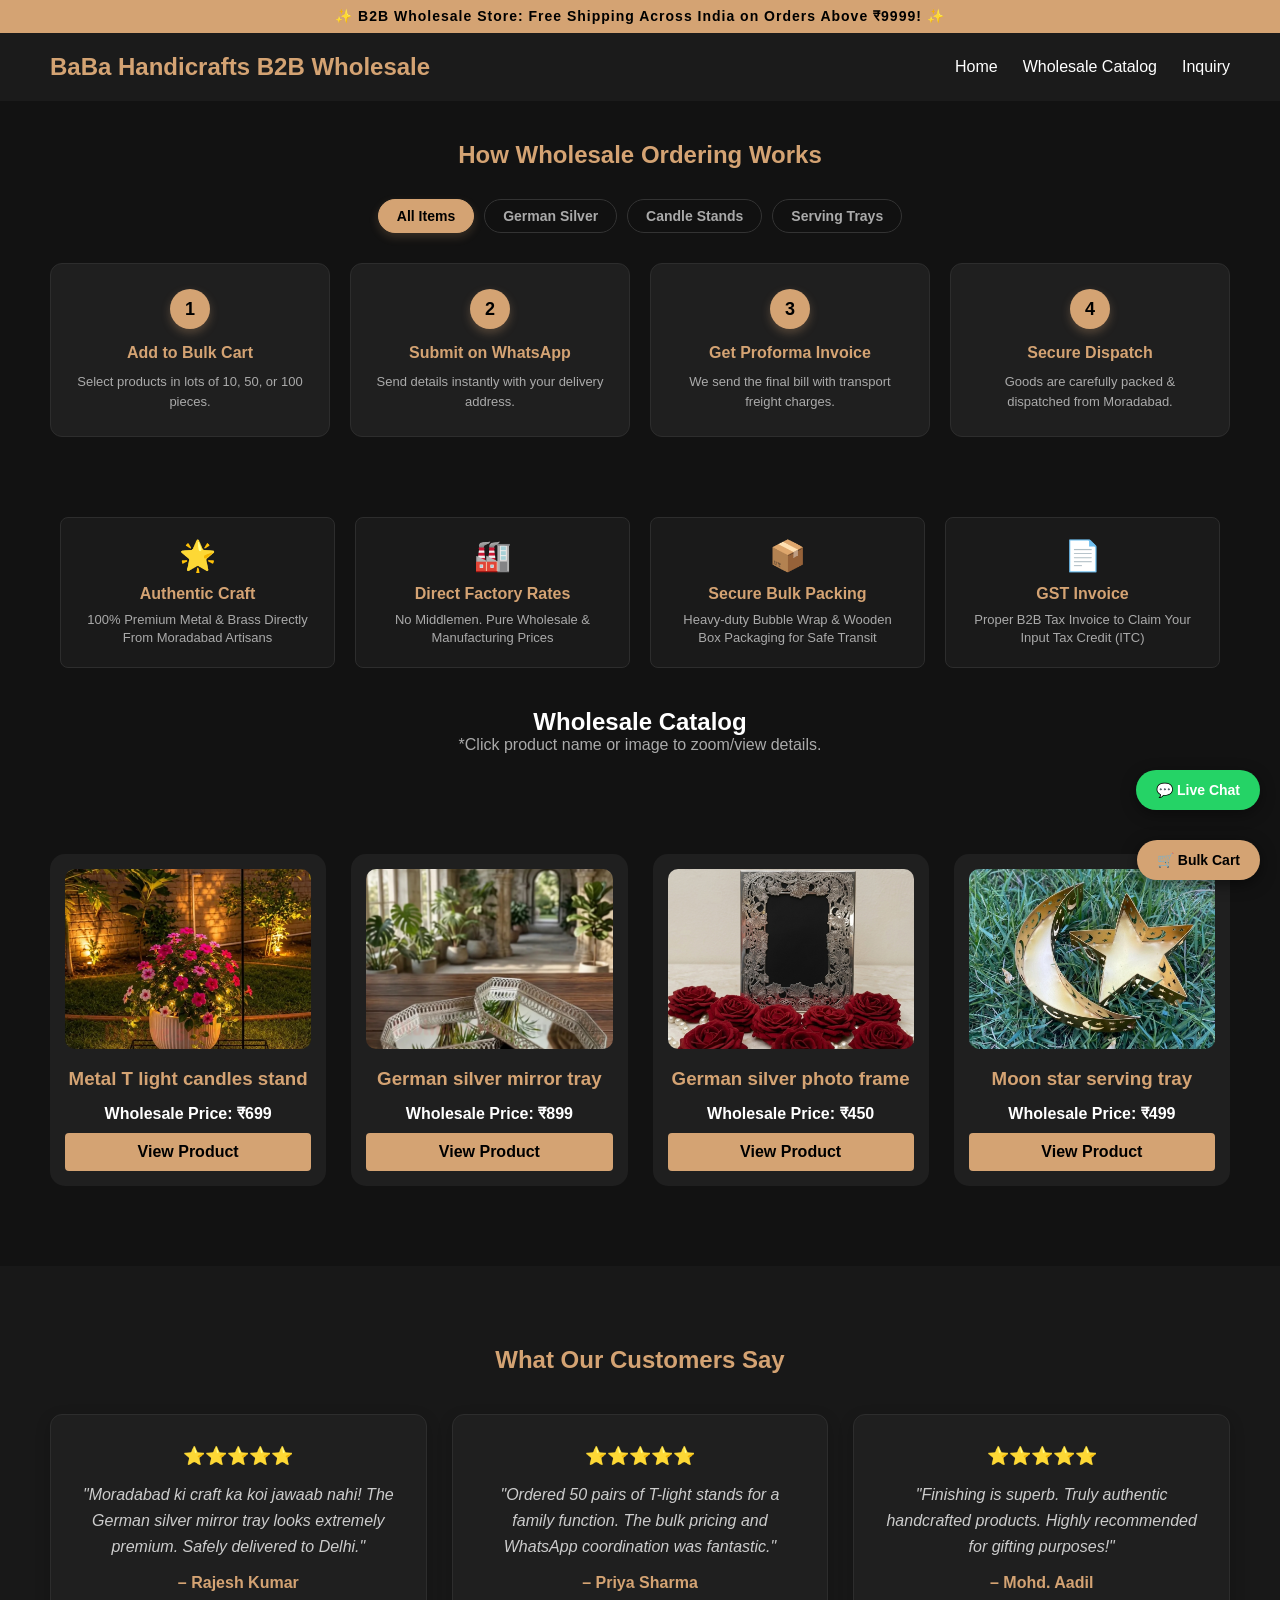
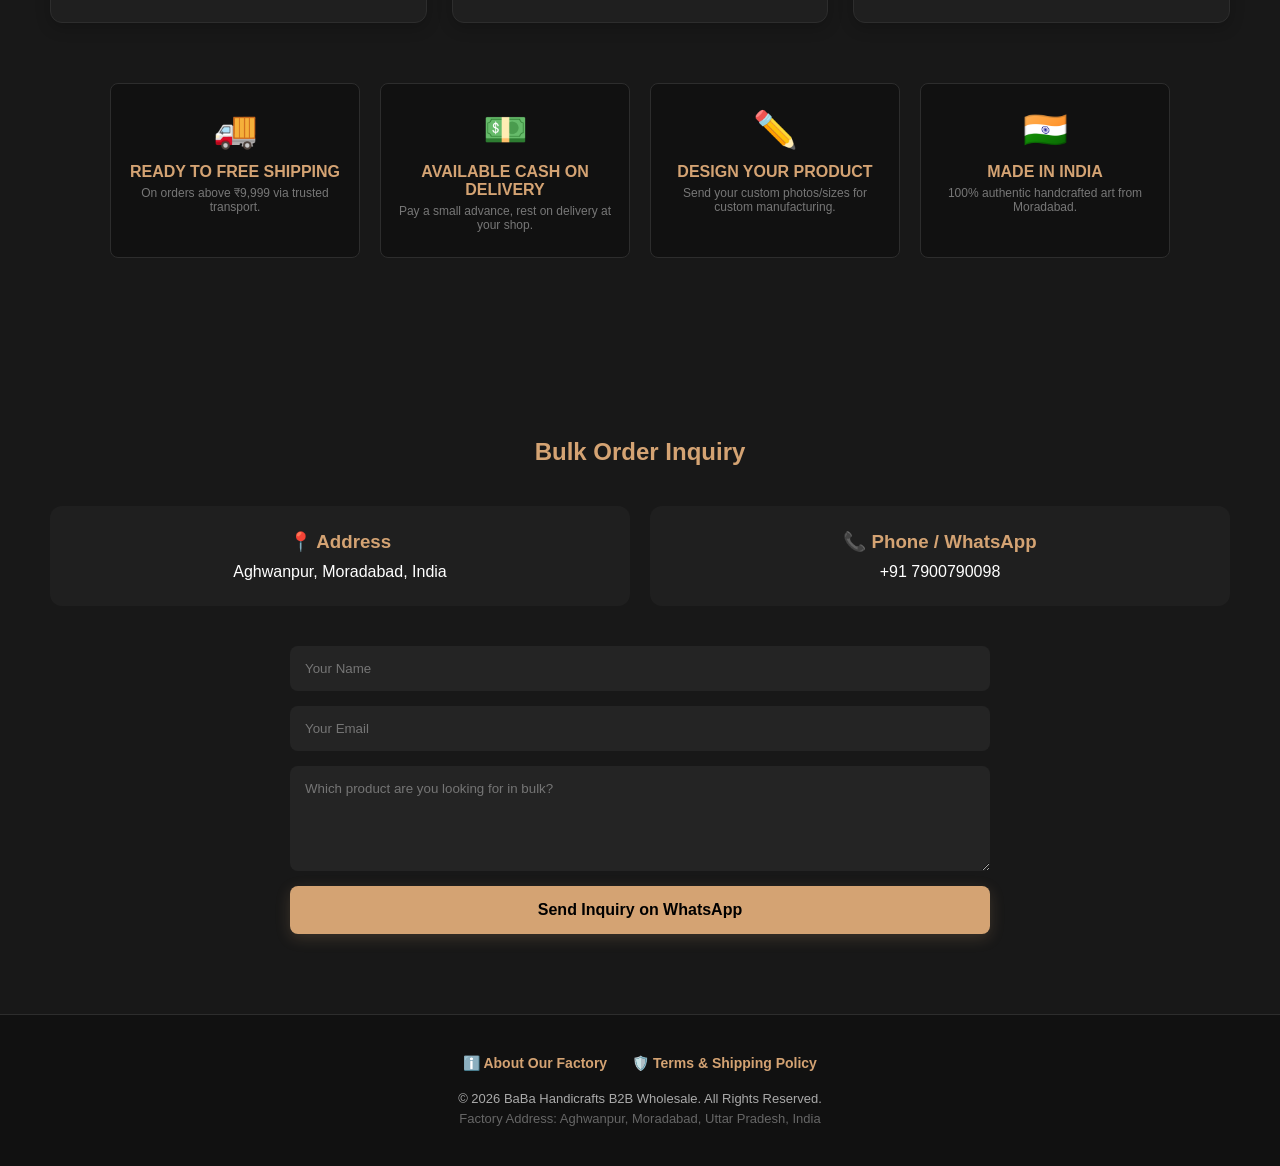
==== commit 0bc9b11a: "Update index.html" ====
--- a/index.html
+++ b/index.html
@@ -23,10 +23,9 @@
     <nav>
         <h1>BaBa Handicrafts <span>B2B Wholesale</span></h1>
         <ul>
-            <!-- TEENO LINKS AB EKDAM SAME UNIFORM CSS LOOK ME HAIN -->
-            <li><a href="#">Home</a></li>
-            <li><a href="#bulk-products">Wholesale Catalog</a></li>
-            <li><a href="#inquiry-section">Inquiry</a></li>
+            <li><a href="index.html">Home</a></li>
+            <li><a href="index.html#bulk-products">Wholesale Catalog</a></li>
+            <li><a href="index.html#inquiry-section">Inquiry</a></li>
         </ul>
     </nav>
 </header>
@@ -77,26 +76,15 @@
     <input type="text" id="cust-name" placeholder="Company/Your Name">
     <input type="text" id="cust-gst" placeholder="GST Number (Optional)">
     <input type="text" id="cust-address" placeholder="Delivery Address & City">
+    
     <p style="font-size: 11px; color: #aaa; text-align: center; margin: 10px 0 5px 0; line-height: 1.4;">
         🚚 Bulk orders are dispatched via trusted transport within 3-5 working days.
     </p>
+    
     <button onclick="sendWhatsAppBulk()" id="whatsapp-btn">Submit Wholesale Order</button>
-</div>
-
-<!-- MAIN HERO BANNER (SEARCH BAR KE SAATH) -->
-<section class="hero">
-    <div class="hero-content">
-        <h2>Wholesale Handicrafts</h2>
-        <p>Premium Metal, Brass & Silverware Directly From Moradabad Artisans at Factory Prices.</p>
-        <div style="margin-bottom: 25px;">
-            <a href="#bulk-products" class="btn" style="display: inline-block;">View Wholesale Prices</a>
-            <a href="https://wa.me/917900790098?text=Hi%2C%20I%20want%20the%20latest%20BaBa%20Handicrafts%20wholesale%20price%20list%20and%20catalog." target="_blank" class="btn" style="background: #fff; color: #000; margin-left: 10px; display: inline-block;">📋 Request Price List</a>
-        </div>
-        
-        <div class="search-container">
-            <input type="text" id="search-input" placeholder="🔍 Search wholesale items (e.g., silver, tray)..." onkeyup="filterProducts()">
-        </div>
-    </div>
+
+    <a href="cart.html" class="checkout-btn" style="text-align: center; display: block; margin-top: 10px; background: #d4a373; color: #000; padding: 10px; border-radius: 4px; text-decoration: none; font-weight: bold; font-size: 14px; border: 1px solid transparent; transition: 0.3s;" onmouseover="this.style.background='#fff'" onmouseout="this.style.background='#d4a373'">🛒 Review Order & Full Checkout</a>
+</div>
 </section>
 
 <!-- B2B TRUST BADGES BANNER (FIXED BLOCK CLOSING) -->
@@ -128,72 +116,36 @@
 
 <div class="products">
 
-    <!-- PRODUCT 1 -->
     <div class="product-card" data-name="metal t light candles stand" data-category="candle">
-        <img src="product1.jpg" alt="Metal T light candles stand" onclick="openModal('Metal T light candles stand', 699, 'product1.jpg', 'Moradabad\'s classic hand-carved brass design. Perfect for festive decorations and premium gifting vibes.', 'qty-p1')" style="cursor:pointer;">
-        <h3 onclick="openModal('Metal T light candles stand', 699, 'product1.jpg', 'Moradabad\'s classic hand-carved brass design. Perfect for festive decorations and premium gifting vibes.', 'qty-p1')" style="cursor:pointer;">Metal T light candles stand</h3>
+        <img src="product1.jpg" alt="Metal T light candles stand" onclick="window.location.href='product.html?name=Metal T light candles stand&price=699&img=product1.jpg'" style="cursor:pointer;">
+        <h3 onclick="window.location.href='product.html?name=Metal T light candles stand&price=699&img=product1.jpg'" style="cursor:pointer;">Metal T light candles stand</h3>
         <p>Wholesale Price: ₹699</p>
         
-        <div class="qty-select-container">
-            <label>Select Qty: </label>
-            <select id="qty-p1">
-                <option value="10">10 Pcs</option>
-                <option value="50">50 Pcs</option>
-                <option value="100">100 Pcs</option>
-            </select>
-        </div>
-        <button onclick="addSelectedToBulkCart('Metal T light candles stand', 699, 'qty-p1', 'product1.jpg')">Add to Bulk Cart</button>
-    </div>
-
-    <!-- PRODUCT 2 -->
+        <a href="product.html?name=Metal T light candles stand&price=699&img=product1.jpg" style="display: block; text-align: center; background: #d4a373; color: #000; padding: 10px; border-radius: 4px; text-decoration: none; font-weight: bold; margin-top: 10px;">View Product</a>
+    </div>
+
     <div class="product-card" data-name="german silver mirror tray" data-category="silver">
-        <img src="product2.jpg" alt="German silver mirror tray" onclick="openModal('German silver mirror tray', 899, 'product2.jpg', 'High-quality German silver tray with a flawless mirror base. Ideal for serving or home decor.', 'qty-p2')" style="cursor:pointer;">
-        <h3 onclick="openModal('German silver mirror tray', 899, 'product2.jpg', 'High-quality German silver tray with a flawless mirror base. Ideal for serving or home decor.', 'qty-p2')" style="cursor:pointer;">German silver mirror tray</h3>
+        <img src="product2.jpg" alt="German silver mirror tray" onclick="window.location.href='product.html?name=German silver mirror tray&price=899&img=product2.jpg'" style="cursor:pointer;">
+        <h3 onclick="window.location.href='product.html?name=German silver mirror tray&price=899&img=product2.jpg'" style="cursor:pointer;">German silver mirror tray</h3>
         <p>Wholesale Price: ₹899</p>
         
-        <div class="qty-select-container">
-            <label>Select Qty: </label>
-            <select id="qty-p2">
-                <option value="10">10 Pcs</option>
-                <option value="50">50 Pcs</option>
-                <option value="100">100 Pcs</option>
-            </select>
-        </div>
-        <button onclick="addSelectedToBulkCart('German silver mirror tray', 899, 'qty-p2', 'product2.jpg')">Add to Bulk Cart</button>
-    </div>
-
-    <!-- PRODUCT 3 -->
+        <a href="product.html?name=German silver mirror tray&price=899&img=product2.jpg" style="display: block; text-align: center; background: #d4a373; color: #000; padding: 10px; border-radius: 4px; text-decoration: none; font-weight: bold; margin-top: 10px;">View Product</a>
+    </div>
+
     <div class="product-card" data-name="german silver photo frame" data-category="silver">
-        <img src="product3.jpg" alt="German silver photo frame" onclick="openModal('German silver photo frame', 450, 'product3.jpg', 'Elegant antique-finish photo frame to keep your precious memories safe in royal style.', 'qty-p3')" style="cursor:pointer;">
-        <h3 onclick="openModal('German silver photo frame', 450, 'product3.jpg', 'Elegant antique-finish photo frame to keep your precious memories safe in royal style.', 'qty-p3')" style="cursor:pointer;">German silver photo frame</h3>
+        <img src="product3.jpg" alt="German silver photo frame" onclick="window.location.href='product.html?name=German silver photo frame&price=450&img=product3.jpg'" style="cursor:pointer;">
+        <h3 onclick="window.location.href='product.html?name=German silver photo frame&price=450&img=product3.jpg'" style="cursor:pointer;">German silver photo frame</h3>
         <p>Wholesale Price: ₹450</p>
         
-        <div class="qty-select-container">
-            <label>Select Qty: </label>
-            <select id="qty-p3">
-                <option value="10">10 Pcs</option>
-                <option value="50">50 Pcs</option>
-                <option value="100">100 Pcs</option>
-            </select>
-        </div>
-        <button onclick="addSelectedToBulkCart('German silver photo frame', 450, 'qty-p3', 'product3.jpg')">Add to Bulk Cart</button>
-    </div>
-
-    <!-- PRODUCT 4 -->
+        <a href="product.html?name=German silver photo frame&price=450&img=product3.jpg" style="display: block; text-align: center; background: #d4a373; color: #000; padding: 10px; border-radius: 4px; text-decoration: none; font-weight: bold; margin-top: 10px;">View Product</a>
+    </div>
+
     <div class="product-card" data-name="moon star serving tray" data-category="tray">
-        <img src="product4.jpg" alt="Moon star serving tray" onclick="openModal('Moon star serving tray', 499, 'product4.jpg', 'Exquisite moon and star cut-out artwork tray, perfect for dry fruits and festive hosting.', 'qty-p4')" style="cursor:pointer;">
-        <h3 onclick="openModal('Moon star serving tray', 499, 'product4.jpg', 'Exquisite moon and star cut-out artwork tray, perfect for dry fruits and festive hosting.', 'qty-p4')" style="cursor:pointer;">Moon star serving tray</h3>
+        <img src="product4.jpg" alt="Moon star serving tray" onclick="window.location.href='product.html?name=Moon star serving tray&price=499&img=product4.jpg'" style="cursor:pointer;">
+        <h3 onclick="window.location.href='product.html?name=Moon star serving tray&price=499&img=product4.jpg'" style="cursor:pointer;">Moon star serving tray</h3>
         <p>Wholesale Price: ₹499</p>
         
-        <div class="qty-select-container">
-            <label>Select Qty: </label>
-            <select id="qty-p4">
-                <option value="10">10 Pcs</option>
-                <option value="50">50 Pcs</option>
-                <option value="100">100 Pcs</option>
-            </select>
-        </div>
-        <button onclick="addSelectedToBulkCart('Moon star serving tray', 499, 'qty-p4', 'product4.jpg')">Add to Bulk Cart</button>
+        <a href="product.html?name=Moon star serving tray&price=499&img=product4.jpg" style="display: block; text-align: center; background: #d4a373; color: #000; padding: 10px; border-radius: 4px; text-decoration: none; font-weight: bold; margin-top: 10px;">View Product</a>
     </div>
 
 </div>
@@ -218,6 +170,82 @@
             <h4>– Mohd. Aadil</h4>
         </div>
     </div>
+    <!-- ================= 🛡️ PREMIUM B2B TRUST BADGES (100% FIXED) ================= -->
+<div class="b2b-trust-section" style="max-width: 1100px; margin: 60px auto 20px auto; padding: 0 20px; text-align: center;">
+    
+    <div class="trust-badges-grid" style="display: grid; grid-template-columns: repeat(auto-fit, minmax(220px, 1fr)); gap: 20px;">
+        
+        <!-- BADGE 1: FREE SHIPPING -->
+        <div class="trust-pop-card" 
+             onclick="triggerPop(this)" 
+             onmouseover="this.style.borderColor='#d4a373'; this.style.background='#161616'; this.style.transform='translateY(-3px)';" 
+             onmouseout="this.style.borderColor='#2d2d2d'; this.style.background='#111'; this.style.transform='translateY(0)';"
+             style="background: #111; border: 1px solid #2d2d2d; padding: 25px 15px; border-radius: 8px; cursor: pointer; transition: all 0.2s ease;">
+            <div class="badge-emoji" style="font-size: 36px; margin-bottom: 12px; transition: transform 0.2s ease; display: inline-block;">🚚</div>
+            <h4 style="color: #d4a373; font-size: 16px; font-weight: bold; margin: 0 0 5px 0; text-transform: uppercase;">Ready To Free Shipping</h4>
+            <p style="color: #777; font-size: 12px; margin: 0;">On orders above ₹9,999 via trusted transport.</p>
+        </div>
+
+        <!-- BADGE 2: COD -->
+        <div class="trust-pop-card" 
+             onclick="triggerPop(this)" 
+             onmouseover="this.style.borderColor='#d4a373'; this.style.background='#161616'; this.style.transform='translateY(-3px)';" 
+             onmouseout="this.style.borderColor='#2d2d2d'; this.style.background='#111'; this.style.transform='translateY(0)';"
+             style="background: #111; border: 1px solid #2d2d2d; padding: 25px 15px; border-radius: 8px; cursor: pointer; transition: all 0.2s ease;">
+            <div class="badge-emoji" style="font-size: 36px; margin-bottom: 12px; transition: transform 0.2s ease; display: inline-block;">💵</div>
+            <h4 style="color: #d4a373; font-size: 16px; font-weight: bold; margin: 0 0 5px 0; text-transform: uppercase;">Available Cash On Delivery</h4>
+            <p style="color: #777; font-size: 12px; margin: 0;">Pay a small advance, rest on delivery at your shop.</p>
+        </div>
+
+        <!-- BADGE 3: CUSTOM DESIGN -->
+        <div class="trust-pop-card" 
+             onclick="triggerPop(this)" 
+             onmouseover="this.style.borderColor='#d4a373'; this.style.background='#161616'; this.style.transform='translateY(-3px)';" 
+             onmouseout="this.style.borderColor='#2d2d2d'; this.style.background='#111'; this.style.transform='translateY(0)';"
+             style="background: #111; border: 1px solid #2d2d2d; padding: 25px 15px; border-radius: 8px; cursor: pointer; transition: all 0.2s ease;">
+            <div class="badge-emoji" style="font-size: 36px; margin-bottom: 12px; transition: transform 0.2s ease; display: inline-block;">✏️</div>
+            <h4 style="color: #d4a373; font-size: 16px; font-weight: bold; margin: 0 0 5px 0; text-transform: uppercase;">Design Your Product</h4>
+            <p style="color: #777; font-size: 12px; margin: 0;">Send your custom photos/sizes for custom manufacturing.</p>
+        </div>
+
+        <!-- BADGE 4: MADE IN INDIA -->
+        <div class="trust-pop-card" 
+             onclick="triggerPop(this)" 
+             onmouseover="this.style.borderColor='#d4a373'; this.style.background='#161616'; this.style.transform='translateY(-3px)';" 
+             onmouseout="this.style.borderColor='#2d2d2d'; this.style.background='#111'; this.style.transform='translateY(0)';"
+             style="background: #111; border: 1px solid #2d2d2d; padding: 25px 15px; border-radius: 8px; cursor: pointer; transition: all 0.2s ease;">
+            <div class="badge-emoji" style="font-size: 36px; margin-bottom: 12px; transition: transform 0.2s ease; display: inline-block;">🇮🇳</div>
+            <h4 style="color: #d4a373; font-size: 16px; font-weight: bold; margin: 0 0 5px 0; text-transform: uppercase;">Made In India</h4>
+            <p style="color: #777; font-size: 12px; margin: 0;">100% authentic handcrafted art from Moradabad.</p>
+        </div>
+
+    </div>
+</div>
+
+<!-- 🔥 POWERFUL POP-UP SCRIPT -->
+<script>
+function triggerPop(element) {
+    // Card ko bada jhatka do (Pop effect)
+    element.style.transform = "scale(1.1) translateY(-8px)";
+    element.style.borderColor = "#d4a373";
+    element.style.backgroundColor = "#1d1d1d";
+    
+    // Emoji ko zoom aur rotate karo
+    const emoji = element.querySelector('.badge-emoji');
+    if(emoji) {
+        emoji.style.transform = "scale(1.4) rotate(15deg)";
+    }
+    
+    // 200ms ke andar wapas thoda bouncy normal state par lao
+    setTimeout(() => {
+        element.style.transform = "scale(1.02) translateY(-3px)";
+        element.style.backgroundColor = "#161616";
+        if(emoji) {
+            emoji.style.transform = "scale(1.15) rotate(0deg)";
+        }
+    }, 200);
+}
+</script>
 </section>
 
 <!-- CONTACT SECTION -->
@@ -264,12 +292,15 @@
     </div>
 </div>
 
-<footer>
-    <div class="footer-content">
-        <h3>BaBa Handicrafts B2B</h3>
-        <p>Email: b2b@Babahandicrafts.com | Phone: +91 7900790098</p>
-        <p>Factory Address: Aghwanpur, Moradabad, India</p>
-    </div>
+<footer style="text-align: center; padding: 40px 20px; background: #111; border-top: 1px solid #2d2d2d; color: #aaa; font-size: 13px;">
+    <!-- QUICK B2B LINKS -->
+    <div style="margin-bottom: 20px; display: flex; justify-content: center; gap: 25px;">
+        <a href="about.html" style="color: #d4a373; text-decoration: none; font-weight: bold; font-size: 14px;">ℹ️ About Our Factory</a>
+        <a href="terms.html" style="color: #d4a373; text-decoration: none; font-weight: bold; font-size: 14px;">🛡️ Terms & Shipping Policy</a>
+    </div>
+    
+    <p style="margin: 10px 0 5px 0;">&copy; 2026 BaBa Handicrafts B2B Wholesale. All Rights Reserved.</p>
+    <p style="color: #666; margin: 0;">Factory Address: Aghwanpur, Moradabad, Uttar Pradesh, India</p>
 </footer>
 
 <script>
@@ -545,4 +576,3 @@
 </div>
 </body>
 </html>
-
--- a/style.css
+++ b/style.css
@@ -1,3 +1,7 @@
+html {
+    scroll-behavior: smooth;
+}
+
 *{
     margin:0;
     padding:0;
@@ -16,6 +20,7 @@
     padding:20px 50px;
     position:sticky;
     top:0;
+    z-index: 999; /* Isse header hamesha baaki content ke upar rahega */
 }
 
 nav{
@@ -76,6 +81,12 @@
     text-decoration:none;
     border-radius:30px;
     font-weight:bold;
+    transition: 0.3s;
+}
+
+.btn:hover {
+    background: #fff;
+    color: #000;
 }
 
 /* PRODUCTS SECTION */
@@ -113,14 +124,22 @@
 
 .product-card p{
     margin-bottom:10px;
+    font-weight: bold;
 }
 
 .product-card button{
     background:#d4a373;
+    color: #000;
     border:none;
-    padding:10px;
+    padding:10px 15px;
     border-radius:8px;
+    font-weight: bold;
     cursor:pointer;
+    transition: 0.3s;
+}
+
+.product-card button:hover{
+    background: #fff;
 }
 
 /* FEATURED SECTION */
@@ -198,14 +217,28 @@
     background:#242424;
     color:white;
 }
-
 .contact-form button{
     padding:15px;
-    background:#d4a373;
+    background:#d4a373; 
+    color: #000; 
     border:none;
     border-radius:8px;
     font-weight:bold;
+    font-size: 16px;
     cursor:pointer;
+    transition: all 0.3s ease;
+    box-shadow: 0 4px 15px rgba(212, 163, 115, 0.2);
+}
+
+.contact-form button:hover{
+    background: #fff;
+    color: #000;
+    transform: translateY(-2px);
+    box-shadow: 0 6px 20px rgba(255, 255, 255, 0.2);
+}
+
+.contact-form button:active{
+    transform: translateY(0);
 }
 
 /* FOOTER */
@@ -231,28 +264,46 @@
 
 /* ===== CLEAN CART (FIXED) ===== */
 
-.cart-toggle{
-    position:fixed;
-    bottom:20px;
-    right:20px;
-    background:#d4a373;
-    border:none;
-    padding:15px;
-    border-radius:50%;
-    cursor:pointer;
-    font-size:20px;
-    z-index:1000;
+.cart-toggle {
+    position: fixed;
+    bottom: 20px;
+    right: 20px;
+    background: #d4a373;
+    color: #000;
+    /* Fixed width hata kar auto aur padding di hai taaki text andar fit rahe */
+    width: auto; 
+    min-width: 120px;
+    padding: 12px 20px; 
+    border: none;
+    border-radius: 30px;
+    font-weight: bold;
+    font-size: 14px;
+    cursor: pointer;
+    z-index: 999;
+    box-shadow: 0 4px 15px rgba(0, 0, 0, 0.5);
+    transition: 0.3s ease;
+    white-space: nowrap; /* Isse text kabhi break hokar niche nahi jayega */
+    display: flex;
+    align-items: center;
+    justify-content: center;
+    gap: 5px;
+}
+
+.cart-toggle:hover {
+    transform: scale(1.05);
+    background: #fff;
 }
 
 .cart-box{
     position:fixed;
     right:20px;
-    bottom:80px;
-    width:260px;
+    bottom:85px;
+    width:280px; /* Thoda wide kiya taaki content fit aaye */
     background:#1f1f1f;
     padding:15px;
     border-radius:12px;
     box-shadow:0 10px 25px rgba(0,0,0,0.6);
+    z-index: 1000;
 
     transform:translateY(100px) scale(0.8);
     opacity:0;
@@ -273,21 +324,556 @@
     padding:8px;
     border:none;
     border-radius:5px;
+    background: #2d2d2d;
+    color: white;
 }
 
 #cart-items{
-    max-height:150px;
+    max-height:200px; /* Thodi space badha di items ke liye */
     overflow-y:auto;
+    margin-bottom: 10px;
 }
 
 .cart-box button{
     margin:3px;
-    padding:5px 8px;
+    padding:5px 10px;
     border:none;
     border-radius:5px;
     cursor:pointer;
+    font-weight: bold;
+}
+
+/* Order on WhatsApp Button Styling */
+.cart-box button[onclick="sendWhatsApp()"] {
+    background: #25D366; /* WhatsApp Green Color */
+    color: white;
+    width: 100%;
+    padding: 10px;
+    margin-top: 10px;
+}
+
+.cart-box button[onclick="sendWhatsApp()"]:hover {
+    background: #20ba5a;
 }
 
 .cart-box img{
-    border:2px solid #333;
-}
+    border:1px solid #333;
+    border-radius: 5px;
+}
+/* ===== PRODUCT MODAL POPUP CSS ===== */
+.modal {
+    position: fixed;
+    top: 0;
+    left: 0;
+    width: 100%;
+    height: 100%;
+    background: rgba(0, 0, 0, 0.8);
+    backdrop-filter: blur(5px); /* Background dhundla karne ke liye */
+    display: flex;
+    justify-content: center;
+    align-items: center;
+    z-index: 2000;
+    opacity: 0;
+    pointer-events: none;
+    transition: all 0.3s ease;
+}
+
+.modal.show {
+    opacity: 1;
+    pointer-events: auto;
+}
+
+.modal-content {
+    background: #1f1f1f;
+    width: 90%;
+    max-width: 700px;
+    border-radius: 15px;
+    padding: 30px;
+    position: relative;
+    box-shadow: 0 10px 30px rgba(0,0,0,0.7);
+    border: 1px solid #333;
+    transform: scale(0.8);
+    transition: all 0.3s ease;
+}
+
+.modal.show .modal-content {
+    transform: scale(1);
+}
+
+.close-modal {
+    position: absolute;
+    top: 15px;
+    right: 20px;
+    font-size: 30px;
+    color: #aaa;
+    cursor: pointer;
+    transition: 0.2s;
+}
+
+.close-modal:hover {
+    color: #d4a373;
+}
+
+.modal-body {
+    display: flex;
+    gap: 30px;
+    flex-wrap: wrap; /* Mobile screen par content upar-niche krne ke liye */
+}
+
+.modal-img-container {
+    flex: 1;
+    min-width: 250px;
+}
+
+.modal-img-container img {
+    width: 100%;
+    height: 300px;
+    object-fit: cover;
+    border-radius: 10px;
+    border: 1px solid #333;
+}
+
+.modal-info {
+    flex: 1;
+    min-width: 250px;
+    display: flex;
+    flex-direction: column;
+    justify-content: center;
+}
+
+.modal-info h2 {
+    color: #d4a373;
+    margin-bottom: 15px;
+}
+
+.modal-price {
+    font-size: 24px;
+    font-weight: bold;
+    margin-bottom: 15px;
+    color: #fff;
+}
+
+#modal-desc {
+    color: #ccc;
+    line-height: 1.6;
+    margin-bottom: 25px;
+}
+
+#modal-add-btn {
+    background: #d4a373;
+    color: #000;
+    border: none;
+    padding: 12px 25px;
+    border-radius: 8px;
+    font-weight: bold;
+    font-size: 16px;
+    cursor: pointer;
+    transition: 0.3s;
+}
+
+#modal-add-btn:hover {
+    background: #fff;
+}
+
+.announcement-bar {
+    background: #d4a373;
+    color: #000;
+    text-align: center;
+    padding: 8px 10px;
+    font-size: 14px;
+    font-weight: bold;
+    letter-spacing: 1px;
+}
+
+.search-container {
+    max-width: 500px;
+    margin: 40px auto 10px auto;
+    padding: 0 20px;
+}
+
+#search-input {
+    width: 100%;
+    padding: 12px 20px;
+    background: #1f1f1f;
+    border: 1px solid #333;
+    border-radius: 30px;
+    color: white;
+    font-size: 16px;
+    outline: none;
+    transition: 0.3s;
+}
+
+#search-input:focus {
+    border-color: #d4a373;
+    box-shadow: 0 0 10px rgba(212, 163, 115, 0.3);
+}
+
+.testimonials {
+    padding: 80px 50px;
+    background: #181818;
+    text-align: center;
+}
+
+.testimonials h2 {
+    color: #d4a373;
+    margin-bottom: 40px;
+}
+
+.testimonials-grid {
+    display: grid;
+    grid-template-columns: repeat(auto-fit, minmax(280px, 1fr));
+    gap: 25px;
+    max-width: 1200px;
+    margin: auto;
+}
+
+.review-card {
+    background: #1f1f1f;
+    padding: 30px;
+    border-radius: 12px;
+    border: 1px solid #2d2d2d;
+    box-shadow: 0 5px 15px rgba(0,0,0,0.2);
+    transition: 0.3s;
+}
+
+.review-card:hover {
+    border-color: #d4a373;
+    transform: translateY(-5px);
+}
+
+.stars {
+    margin-bottom: 15px;
+    font-size: 18px;
+}
+
+.review-text {
+    font-style: italic;
+    color: #ccc;
+    line-height: 1.6;
+    margin-bottom: 15px;
+}
+
+.review-card h4 {
+    color: #d4a373;
+    font-weight: bold;
+}
+
+.qty-select-container {
+    margin: 10px 0;
+    font-size: 14px;
+    color: #ccc;
+}
+
+.qty-select-container select {
+    background: #2d2d2d;
+    color: #fff;
+    border: 1px solid #d4a373;
+    padding: 5px 10px;
+    border-radius: 5px;
+    cursor: pointer;
+    font-weight: bold;
+    outline: none;
+}
+.whatsapp-float {
+    position: fixed;
+    bottom: 90px; 
+    right: 20px;
+    background: #25D366;
+    color: white;
+    padding: 12px 20px;
+    border-radius: 30px;
+    text-decoration: none;
+    font-weight: bold;
+    font-size: 14px;
+    z-index: 1000;
+    box-shadow: 0 4px 15px rgba(0, 0, 0, 0.4);
+    display: flex;
+    align-items: center;
+    gap: 8px;
+    transition: 0.3s ease;
+}
+
+.whatsapp-float:hover {
+    transform: scale(1.05);
+    background: #20ba5a;
+}
+
+.chat-tooltip {
+    display: none;
+    position: absolute;
+    right: 110%;
+    background: #1f1f1f;
+    color: #d4a373;
+    padding: 5px 10px;
+    border-radius: 5px;
+    font-size: 11px;
+    white-space: nowrap;
+    border: 1px solid #333;
+}
+
+.whatsapp-float:hover .chat-tooltip {
+    display: block;
+}
+
+.order-steps-section {
+    padding: 60px 50px;
+    background: #121212;
+}
+
+.steps-container {
+    display: grid;
+    grid-template-columns: repeat(auto-fit, minmax(220px, 1fr));
+    gap: 20px;
+    max-width: 1200px;
+    margin: auto;
+}
+
+.step-card {
+    background: #1f1f1f;
+    padding: 25px;
+    border-radius: 12px;
+    text-align: center;
+    border: 1px solid #2d2d2d;
+    position: relative;
+    transition: 0.3s;
+}
+
+.step-card:hover {
+    border-color: #d4a373;
+}
+
+.step-num {
+    width: 40px;
+    height: 40px;
+    background: #d4a373;
+    color: #000;
+    font-weight: bold;
+    font-size: 18px;
+    border-radius: 50%;
+    display: flex;
+    align-items: center;
+    justify-content: center;
+    margin: 0 auto 15px auto;
+    box-shadow: 0 4px 10px rgba(212, 163, 115, 0.3);
+}
+
+.step-card h4 {
+    color: #d4a373;
+    margin-bottom: 10px;
+}
+
+.step-card p {
+    color: #aaa;
+    font-size: 13px;
+    line-height: 1.5;
+}
+
+.cart-toast {
+    position: fixed;
+    top: -100px;
+    left: 50%;
+    transform: translateX(-50%);
+    background: #d4a373; 
+    color: #000;
+    padding: 15px 30px;
+    font-weight: bold;
+    font-size: 15px;
+    border-radius: 50px;
+    box-shadow: 0 5px 20px rgba(0, 0, 0, 0.6);
+    z-index: 2000; 
+    transition: top 0.5s cubic-bezier(0.175, 0.885, 0.32, 1.275); /* Smooth bounce effect */
+    pointer-events: none;
+}
+
+.cart-toast.show {
+    top: 30px;
+}
+
+#modal-sample-btn {
+    background: #111111;
+    color: #d4a373; 
+    border: 1px solid #d4a373; 
+    padding: 10px 20px;
+    font-weight: bold;
+    font-size: 14px;
+    border-radius: 5px;
+    cursor: pointer;
+    transition: 0.3s ease;
+}
+
+#modal-sample-btn:hover {
+    background: #d4a373;
+    color: #000; 
+    box-shadow: 0 4px 12px rgba(212, 163, 115, 0.3);
+}
+
+
+.modal-info {
+    display: flex;
+    flex-direction: column;
+}
+
+
+.modal-btn-group {
+    display: flex;
+    gap: 10px;
+    margin-top: 15px;
+}
+
+@media (max-width: 480px) {
+    .modal-btn-group {
+        flex-direction: column; 
+    }
+    #modal-sample-btn {
+        margin-left: 0 !important; 
+    }
+}
+.modal-btn-group {
+    display: flex;
+    gap: 12px;
+    margin-top: 20px;
+}
+
+#modal-add-btn {
+    background: #d4a373;
+    color: #000;
+    border: none;
+    padding: 12px 20px;
+    font-weight: bold;
+    border-radius: 5px;
+    cursor: pointer;
+    flex: 1;
+    transition: 0.3s;
+}
+
+#modal-sample-btn {
+    background: #111111;
+    color: #d4a373;
+    border: 1px solid #d4a373;
+    padding: 12px 20px;
+    font-weight: bold;
+    border-radius: 5px;
+    cursor: pointer;
+    flex: 1;
+    transition: 0.3s;
+}
+
+#modal-sample-btn:hover {
+    background: #d4a373;
+    color: #000;
+}
+
+@media (max-width: 480px) {
+    .modal-btn-group {
+        flex-direction: column; /* Mobile me ek ke niche ek automatic set */
+    }
+}
+
+/* ===== B2B TRUST BADGES BANNER ===== */
+.trust-banner {
+    display: grid;
+    grid-template-columns: repeat(auto-fit, minmax(220px, 1fr));
+    gap: 20px;
+    max-width: 1200px;
+    margin: 40px auto 20px auto;
+    padding: 0 20px;
+}
+
+.badge-card {
+    background: #1a1a1a;
+    border: 1px solid #2d2d2d;
+    padding: 20px;
+    border-radius: 8px;
+    text-align: center;
+    transition: 0.3s ease;
+}
+
+.badge-card:hover {
+    border-color: #d4a373; /* Hover par gold border animation */
+    transform: translateY(-5px);
+}
+
+.badge-icon {
+    font-size: 30px;
+    margin-bottom: 12px;
+}
+
+.badge-card h4 {
+    color: #d4a373; /* Gold Title */
+    font-size: 16px;
+    margin-bottom: 8px;
+    font-weight: bold;
+}
+
+.badge-card p {
+    color: #aaa;
+    font-size: 13px;
+    line-height: 1.4;
+}
+
+/* Mobile responsive alignment check */
+@media (max-width: 768px) {
+    .trust-banner {
+        margin: 20px auto;
+        gap: 15px;
+    }
+}
+
+/* ===== PREMIUM FILTER BUTTONS ===== */
+.filter-btn {
+    background: #111;
+    color: #aaa;
+    border: 1px solid #333;
+    padding: 8px 18px;
+    font-size: 14px;
+    font-weight: bold;
+    border-radius: 20px;
+    cursor: pointer;
+    transition: 0.3s ease;
+}
+
+.filter-btn:hover, .filter-btn.active {
+    background: #d4a373;
+    color: #000;
+    border-color: #d4a373;
+    box-shadow: 0 4px 10px rgba(212, 163, 115, 0.2);
+}
+
+/* ===== BULK CART INTERNAL BUTTONS FIX ===== */
+.cart-action-btn {
+    background: #2d2d2d;
+    color: #fff;
+    border: 1px solid #444;
+    padding: 4px 10px;
+    font-size: 11px;
+    font-weight: bold;
+    border-radius: 4px;
+    cursor: pointer;
+    transition: 0.2s ease;
+}
+
+.cart-action-btn:hover {
+    background: #d4a373;
+    color: #000;
+    border-color: #d4a373;
+}
+
+.cart-delete-btn {
+    background: transparent;
+    color: #ff6b6b;
+    border: 1px solid #ff6b6b22;
+    padding: 4px 10px;
+    font-size: 11px;
+    font-weight: bold;
+    border-radius: 4px;
+    cursor: pointer;
+    margin-left: auto; /* Isse delete button automatic right side chipak jayega */
+    transition: 0.2s ease;
+}
+
+.cart-delete-btn:hover {
+    background: #ff6b6b;
+    color: #fff;
+    border-color: #ff6b6b;
+}
+
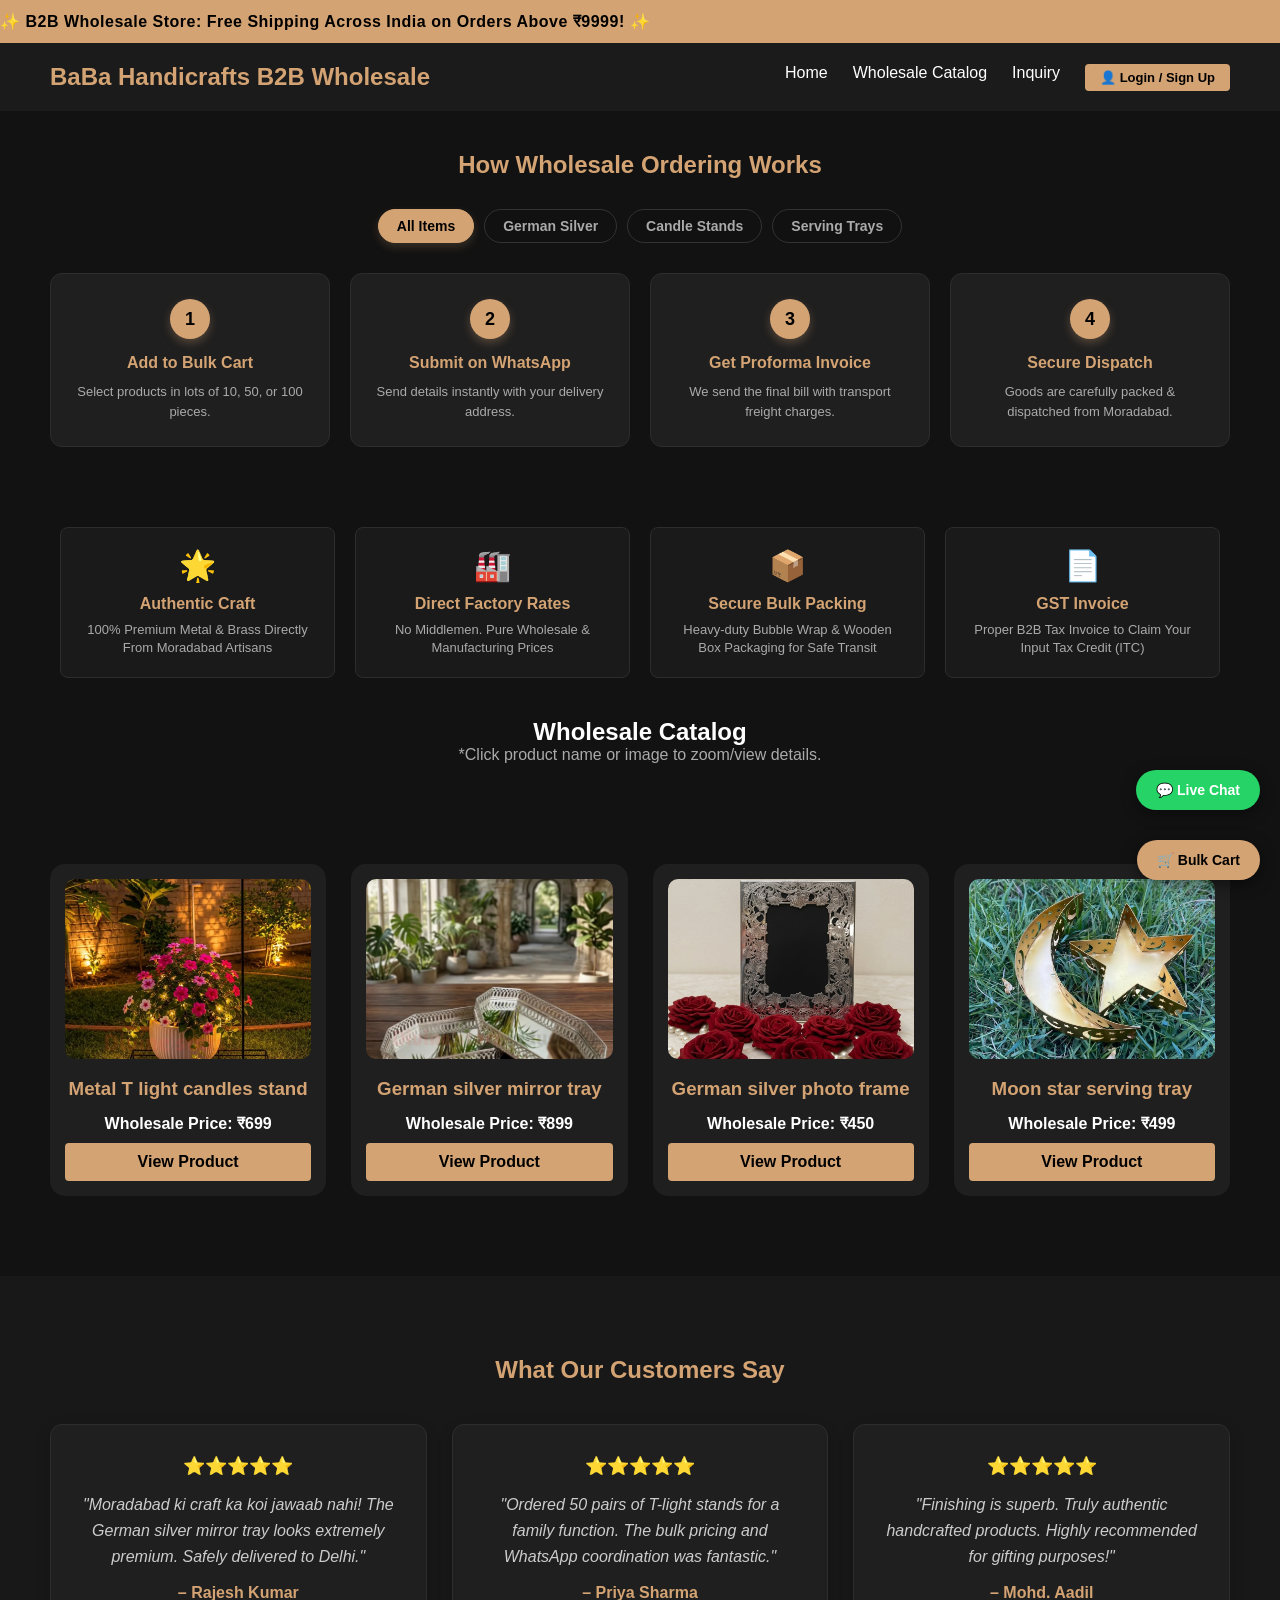
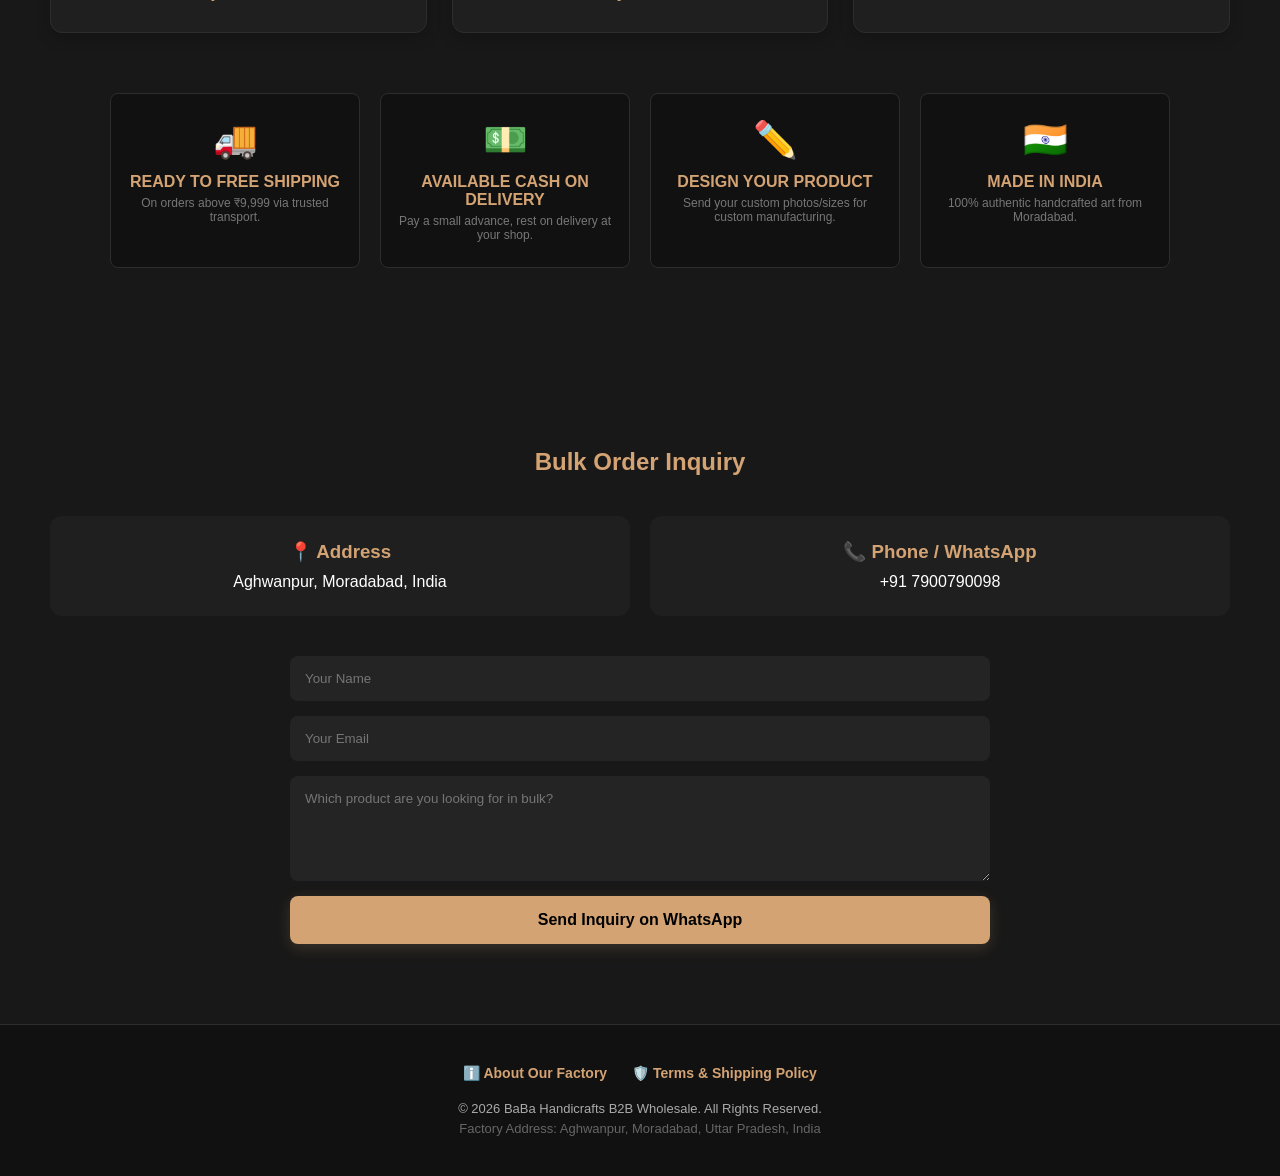
==== commit 77a92ea6: "Add files via upload" ====
--- a/index.html
+++ b/index.html
@@ -26,6 +26,12 @@
             <li><a href="index.html">Home</a></li>
             <li><a href="index.html#bulk-products">Wholesale Catalog</a></li>
             <li><a href="index.html#inquiry-section">Inquiry</a></li>
+            
+            <li>
+                <button onclick="openLoginModal()" id="nav-login-btn" style="background: #d4a373; color: #000; border: none; padding: 6px 15px; border-radius: 4px; font-weight: bold; cursor: pointer; font-size: 13px; transition: 0.3s;" onmouseover="this.style.background='#fff'" onmouseout="this.style.background='#d4a373'">
+                    👤 Login / Sign Up
+                </button>
+            </li>
         </ul>
     </nav>
 </header>
@@ -570,9 +576,100 @@
     let url = `https://wa.me/${phone}?text=${message}`;
     window.open(url, "_blank");
 }
+
+
 </script>
 <div id="cart-toast" class="cart-toast">
     🛒 Item Added to Bulk Cart!
 </div>
+<div id="loginModal" style="display: none; position: fixed; top: 0; left: 0; width: 100%; height: 100%; background: rgba(0,0,0,0.85); z-index: 9999; justify-content: center; align-items: center; backdrop-filter: blur(5px);">
+    
+    <div style="background: #111; border: 1px solid #d4a373; width: 100%; max-width: 380px; padding: 35px 25px; border-radius: 12px; position: relative; box-shadow: 0 10px 40px rgba(0,0,0,0.8); text-align: left;">
+        
+        <button onclick="closeLoginModal()" style="position: absolute; top: 15px; right: 15px; background: none; border: none; color: #666; font-size: 20px; cursor: pointer; transition: 0.2s;" onmouseover="this.style.color='#fff'" onmouseout="this.style.color='#666'">✕</button>
+        
+        <h3 style="color: #d4a373; margin: 0 0 5px 0; font-size: 22px; font-weight: bold;">BaBa Handicrafts</h3>
+        <p style="color: #666; font-size: 13px; margin: 0 0 25px 0;">Wholesale B2B Buyer Verification</p>
+        
+        <div id="login-step-1">
+            <label style="display: block; color: #aaa; font-size: 13px; margin-bottom: 8px; font-weight: bold;">Enter Mobile Number</label>
+            <div style="display: flex; gap: 8px; margin-bottom: 20px;">
+                <span style="background: #222; border: 1px solid #2d2d2d; color: #777; padding: 12px; border-radius: 6px; font-size: 14px; font-weight: bold;">+91</span>
+                <input type="tel" id="user-phone" placeholder="10-digit mobile number" maxlength="10" style="flex: 1; background: #000; border: 1px solid #2d2d2d; color: #fff; padding: 12px; border-radius: 6px; font-size: 15px; outline: none; transition: 0.3s;" onfocus="this.style.borderColor='#d4a373'">
+            </div>
+            <button onclick="requestOTP()" style="width: 100%; background: #d4a373; color: #000; border: none; padding: 12px 0; border-radius: 6px; font-size: 15px; font-weight: bold; cursor: pointer; transition: 0.3s;" onmouseover="this.style.background='#fff'" onmouseout="this.style.background='#d4a373'">Continue</button>
+        </div>
+
+        <div id="login-step-2" style="display: none;">
+            <p style="color: #aaa; font-size: 13px; margin: 0 0 15px 0;">We have sent a 4-digit verification code to your number.</p>
+            <label style="display: block; color: #aaa; font-size: 13px; margin-bottom: 8px; font-weight: bold;">Enter OTP</label>
+            <input type="text" id="user-otp" placeholder="Enter 4-Digit OTP" maxlength="4" style="width: 100%; background: #000; border: 1px solid #2d2d2d; color: #fff; padding: 12px; border-radius: 6px; font-size: 16px; letter-spacing: 5px; text-align: center; outline: none; margin-bottom: 20px; box-sizing: border-box;" onfocus="this.style.borderColor='#d4a373'">
+            
+            <button onclick="verifyOTP()" style="width: 100%; background: #d4a373; color: #000; border: none; padding: 12px 0; border-radius: 6px; font-size: 15px; font-weight: bold; cursor: pointer; transition: 0.3s;" onmouseover="this.style.background='#fff'" onmouseout="this.style.background='#d4a373'">Verify & Sign In</button>
+        </div>
+
+        <p style="color: #555; font-size: 11px; margin-top: 20px; line-height: 1.4; text-align: center;">
+            By continuing, you agree to BaBa Handicrafts' <a href="terms.html" style="color: #d4a373; text-decoration: none;">Wholesale Terms</a>.
+        </p>
+    </div>
+</div>
+
+<script>
+function openLoginModal() {
+    document.getElementById('loginModal').style.display = 'flex';
+    document.getElementById('login-step-1').style.display = 'block';
+    document.getElementById('login-step-2').style.display = 'none';
+}
+
+function closeLoginModal() {
+    document.getElementById('loginModal').style.display = 'none';
+}
+
+function requestOTP() {
+    const phone = document.getElementById('user-phone').value;
+    if(phone.length !== 10 || isNaN(phone)) {
+        alert("Please enter a valid 10-digit mobile number.");
+        return;
+    }
+    // Simulation logic to go to next step
+    document.getElementById('login-step-1').style.display = 'none';
+    document.getElementById('login-step-2').style.display = 'block';
+    // Developer Demo purpose Alert box (In backend real system send via SMS gateway)
+    alert("Demo Security OTP Code for test: 1234");
+}
+
+function verifyOTP() {
+    const otp = document.getElementById('user-otp').value;
+    if(otp === "1234") {
+        alert("Verification Successful! Welcome back.");
+        closeLoginModal();
+        
+        let loginBtn = document.getElementById('nav-login-btn');
+        
+        // Agar ID se nahi mila, toh pure page par text se dhoondega
+        if (!loginBtn) {
+            const buttons = document.getElementsByTagName('button');
+            for (let btn of buttons) {
+                if (btn.innerText.includes("Login / Sign Up")) {
+                    loginBtn = btn;
+                    break;
+                }
+            }
+        }
+        
+        // Ab wahan sirf single elegant logo design print hoga
+        if (loginBtn) {
+            const parentLi = loginBtn.parentElement;
+            parentLi.innerHTML = `
+                <div style="background: #d4a373; color: #000; width: 34px; height: 34px; display: flex; align-items: center; justify-content: center; border-radius: 50%; font-size: 16px; font-weight: bold; box-shadow: 0 0 12px rgba(212, 163, 115, 0.4); cursor: pointer; border: 1px solid #fff;" title="Your Profile">
+                    👤
+                </div>
+            `;
+        }
+    } else {
+        alert("Invalid OTP Code! Please try again using code 1234.");
+    }
+}
+</script>
 </body>
-</html>
+</html>
--- a/style.css
+++ b/style.css
@@ -476,13 +476,36 @@
 }
 
 .announcement-bar {
-    background: #d4a373;
-    color: #000;
-    text-align: center;
-    padding: 8px 10px;
-    font-size: 14px;
-    font-weight: bold;
-    letter-spacing: 1px;
+    background: #d4a373; /* Premium Gold Background */
+    color: #000; /* Dark Black Text */
+    padding: 12px 0; /* Padding bada kar diya taaki patti moti dikhe */
+    font-size: 16px; /* 🔥 Font size 13px se badha kar 16px kar diya */
+    font-weight: 800; /* Ekdum thick aur bold look */
+    letter-spacing: 0.5px; /* Aksharon ke beech thoda gap */
+    overflow: hidden;
+    position: relative;
+    width: 100%;
+    white-space: nowrap;
+    box-shadow: 0 2px 10px rgba(0,0,0,0.3); /* Niche halki shadow taaki utha hua dikhe */
+}
+
+/* Animation control */
+.announcement-bar span {
+    display: inline-block;
+    position: relative;
+    animation: bounceText 12s linear infinite alternate; /* Size bada hai toh speed thodi smooth (12s) rakhi hai */
+}
+
+/* Takra kar wapas aane ka system */
+@keyframes bounceText {
+    0% {
+        left: 0%;
+        transform: translateX(0%);
+    }
+    100% {
+        left: 100%;
+        transform: translateX(-100%);
+    }
 }
 
 .search-container {
@@ -876,4 +899,128 @@
     color: #fff;
     border-color: #ff6b6b;
 }
-
+/* ===== 📱 COMPLETE MOBILE RESPONSIVE FIXES ===== */
+@media (max-width: 768px) {
+    /* Header & Navigation Fix */
+    header nav {
+        flex-direction: column;
+        gap: 15px;
+        text-align: center;
+        padding: 15px 10px;
+    }
+
+    header nav h1 {
+        font-size: 20px;
+    }
+
+    header nav ul {
+        gap: 15px;
+        justify-content: center;
+        padding: 0;
+    }
+
+    header nav ul li a {
+        font-size: 14px;
+    }
+
+    /* Hero Section Details */
+    .hero {
+        padding: 60px 15px;
+        text-align: center;
+    }
+
+    .hero h2 {
+        font-size: 28px;
+    }
+
+    .hero p {
+        font-size: 14px;
+    }
+
+    .hero .btn {
+        display: block !important;
+        margin: 10px 0 !important;
+        width: 100%;
+        text-align: center;
+        box-sizing: border-box;
+    }
+
+    /* How it Works - Steps Container */
+    .steps-container {
+        flex-direction: column;
+        gap: 20px;
+        padding: 10px;
+    }
+
+    .step-card {
+        width: 100% !important;
+    }
+
+    /* Trust Banner Grid */
+    .trust-banner {
+        grid-template-columns: 1fr !important; /* Mobile me single column */
+        margin: 20px auto;
+        padding: 0 15px;
+    }
+
+    /* Products Grid Fix */
+    .products {
+        grid-template-columns: 1fr !important; /* Ek line me ek hi product bada dikhega code smooth karne ke liye */
+        gap: 15px;
+        padding: 10px;
+    }
+
+    .product-card {
+        padding: 15px;
+    }
+
+    /* Bulk Cart Floating Box Fix */
+    .cart-box {
+        width: 90% !important;
+        right: 5% !important;
+        left: 5% !important;
+        bottom: 80px;
+        max-height: 75vh;
+        overflow-y: auto;
+    }
+
+    /* Testimonials/Reviews Grid */
+    .testimonials-grid {
+        grid-template-columns: 1fr !important;
+        gap: 15px;
+        padding: 0 15px;
+    }
+
+    /* Modal Popup Fix */
+    .modal-content {
+        width: 95% !important;
+        margin: 20px auto;
+        padding: 15px;
+    }
+
+    .modal-body {
+        flex-direction: column !important; /* Photo upar aur buttons/text niche */
+        gap: 15px;
+    }
+
+    .modal-img-container img {
+        max-height: 250px;
+    }
+
+    .modal-btn-group {
+        flex-direction: column; /* Model buttons ek ke niche ek */
+        gap: 10px;
+    }
+}
+/* ===== 🖱️ HOVER EFFECTS FOR TRUST CARDS ===== */
+.trust-pop-card:hover {
+    border-color: #d4a373 !important;
+    background: #161616 !important;
+    transform: translateY(-3px);
+}
+
+.trust-pop-card:hover .badge-emoji {
+    transform: scale(1.15);
+}
+
+
